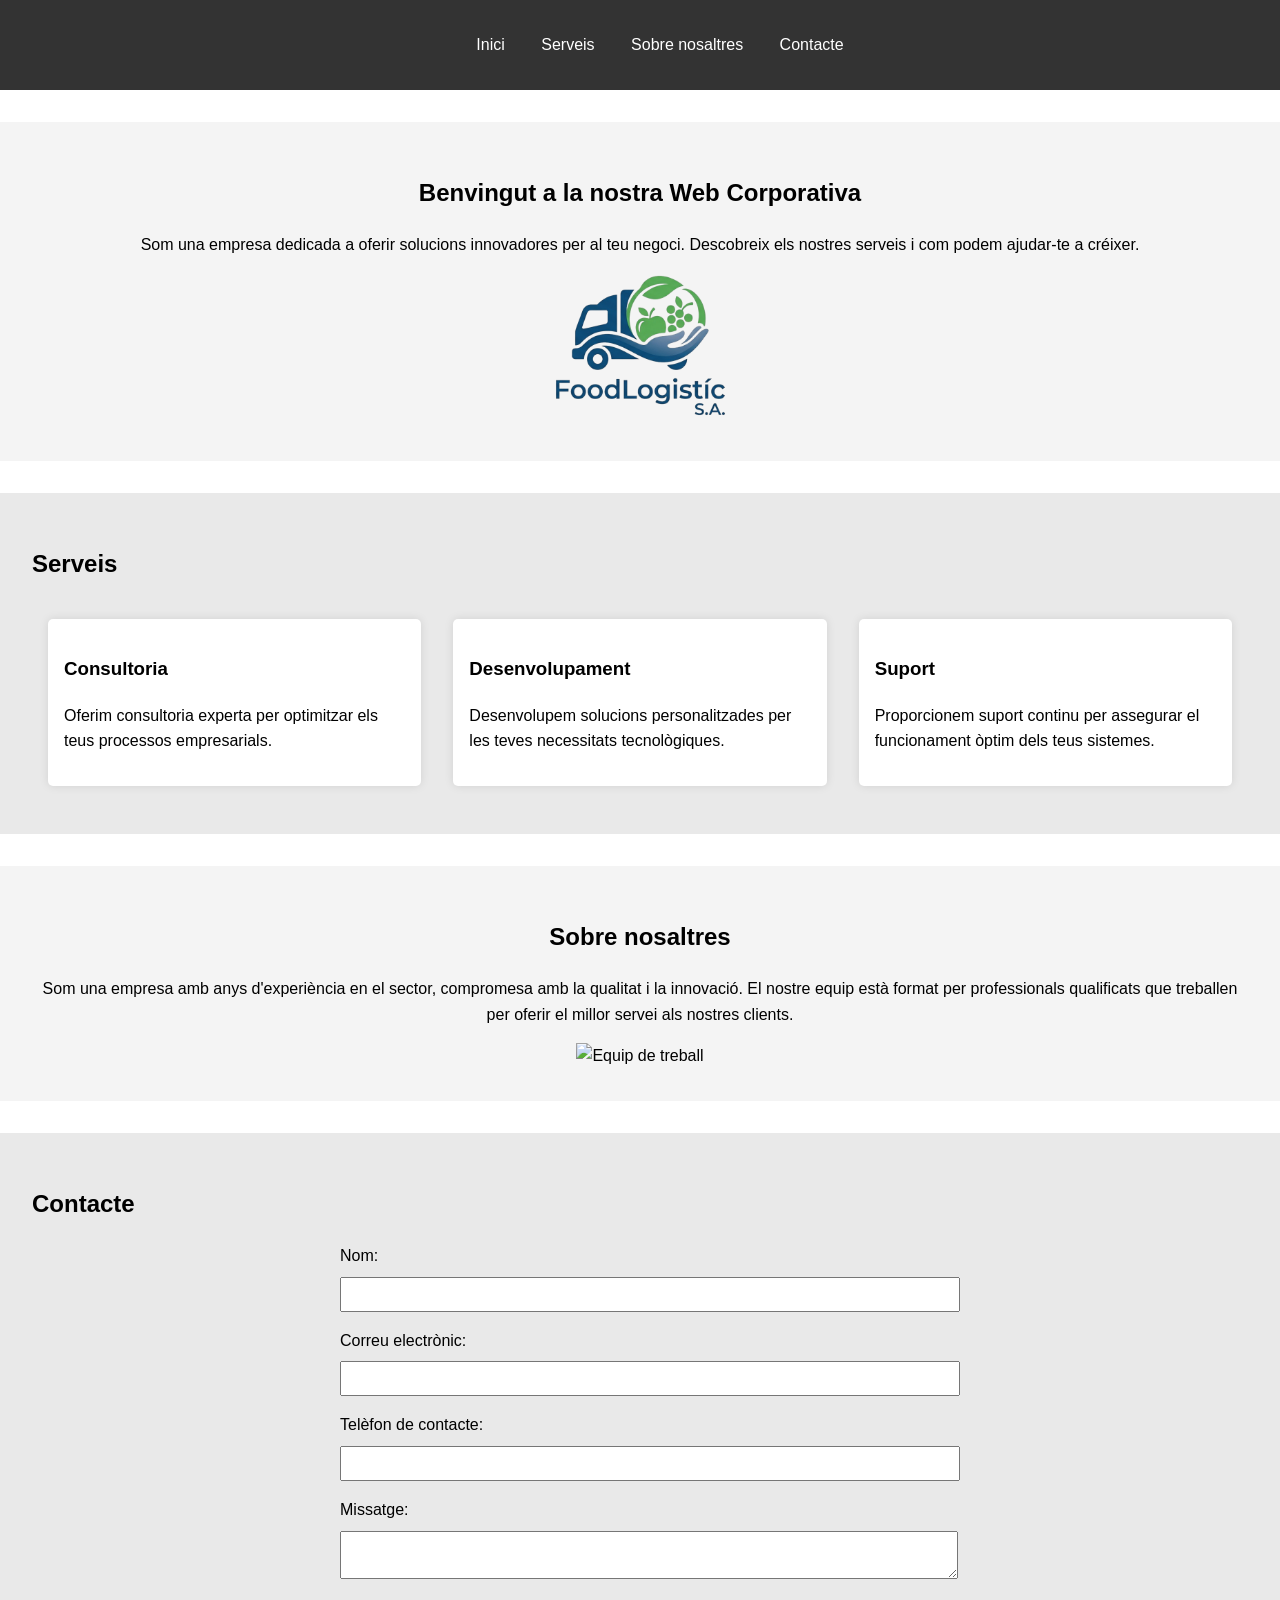
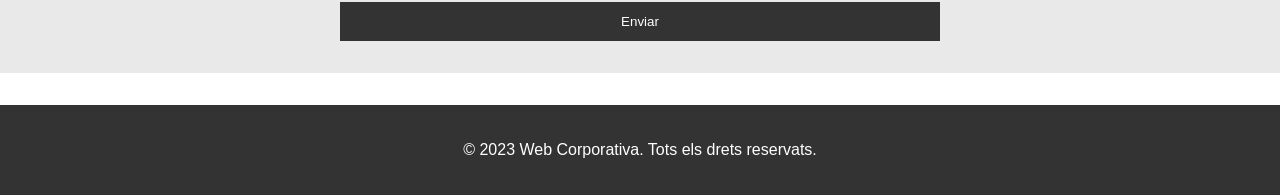
==== docs/index.html @ 6ae85618 "Afegit logo FoodLogistic a docs/index.html" ====
<!DOCTYPE html>
<html lang="ca">
<head>
    <meta charset="UTF-8">
    <meta name="viewport" content="width=device-width, initial-scale=1.0">
    <title>Web Corporativa</title>
    <link rel="stylesheet" href="styles.css">
</head>
<body>
    <header>
        <nav>
            <ul>
                <li><a href="#inici">Inici</a></li>
                <li><a href="#serveis">Serveis</a></li>
                <li><a href="#sobre">Sobre nosaltres</a></li>
                <li><a href="#contacte">Contacte</a></li>
            </ul>
        </nav>
    </header>

    <section id="inici">
        <h1>Benvingut a la nostra Web Corporativa</h1>
        <p>Som una empresa dedicada a oferir solucions innovadores per al teu negoci. Descobreix els nostres serveis i com podem ajudar-te a créixer.</p>
        <img src="FoodLogisticLogo.png" alt="Logo Food Logistic" style="max-width: 200px;">
    </section>

    <section id="serveis">
        <h2>Serveis</h2>
        <div class="serveis-container">
            <div class="servei">
                <h3>Consultoria</h3>
                <p>Oferim consultoria experta per optimitzar els teus processos empresarials.</p>
            </div>
            <div class="servei">
                <h3>Desenvolupament</h3>
                <p>Desenvolupem solucions personalitzades per les teves necessitats tecnològiques.</p>
            </div>
            <div class="servei">
                <h3>Suport</h3>
                <p>Proporcionem suport continu per assegurar el funcionament òptim dels teus sistemes.</p>
            </div>
        </div>
    </section>

    <section id="sobre">
        <h2>Sobre nosaltres</h2>
        <p>Som una empresa amb anys d'experiència en el sector, compromesa amb la qualitat i la innovació. El nostre equip està format per professionals qualificats que treballen per oferir el millor servei als nostres clients.</p>
        <img src="https://images.unsplash.com/photo-1522202176988-66273c2fd55f?ixlib=rb-4.0.3&auto=format&fit=crop&w=1000&q=80" alt="Equip de treball" style="max-width: 100%;">
    </section>

    <section id="contacte">
        <h2>Contacte</h2>
        <form action="#" method="post">
            <label for="nom">Nom:</label>
            <input type="text" id="nom" name="nom" required>

            <label for="correu">Correu electrònic:</label>
            <input type="email" id="correu" name="correu" required>

            <label for="telefon">Telèfon de contacte:</label>
            <input type="tel" id="telefon" name="telefon" required>

            <label for="missatge">Missatge:</label>
            <textarea id="missatge" name="missatge" required></textarea>

            <button type="submit">Enviar</button>
        </form>
    </section>

    <footer>
        <p>&copy; 2023 Web Corporativa. Tots els drets reservats.</p>
    </footer>
</body>
</html>
---- docs/styles.css ----
body {
    font-family: Arial, sans-serif;
    margin: 0;
    padding: 0;
    line-height: 1.6;
}

header {
    background-color: #333;
    color: #fff;
    padding: 1rem 0;
}

nav ul {
    list-style: none;
    text-align: center;
}

nav ul li {
    display: inline;
    margin: 0 1rem;
}

nav ul li a {
    color: #fff;
    text-decoration: none;
}

section {
    padding: 2rem;
    margin: 2rem 0;
}

#inici {
    background-color: #f4f4f4;
    text-align: center;
}

#serveis {
    background-color: #e9e9e9;
}

.serveis-container {
    display: flex;
    justify-content: space-around;
    flex-wrap: wrap;
}

.servei {
    flex: 1;
    min-width: 200px;
    margin: 1rem;
    padding: 1rem;
    background-color: #fff;
    border-radius: 5px;
    box-shadow: 0 0 10px rgba(0,0,0,0.1);
}

#sobre {
    background-color: #f4f4f4;
    text-align: center;
}

#contacte {
    background-color: #e9e9e9;
}

form {
    max-width: 600px;
    margin: 0 auto;
}

label {
    display: block;
    margin-top: 1rem;
}

input, textarea {
    width: 100%;
    padding: 0.5rem;
    margin-top: 0.5rem;
}

button {
    display: block;
    width: 100%;
    padding: 0.75rem;
    margin-top: 1rem;
    background-color: #333;
    color: #fff;
    border: none;
    cursor: pointer;
}

button:hover {
    background-color: #555;
}

footer {
    text-align: center;
    padding: 1rem;
    background-color: #333;
    color: #fff;
}
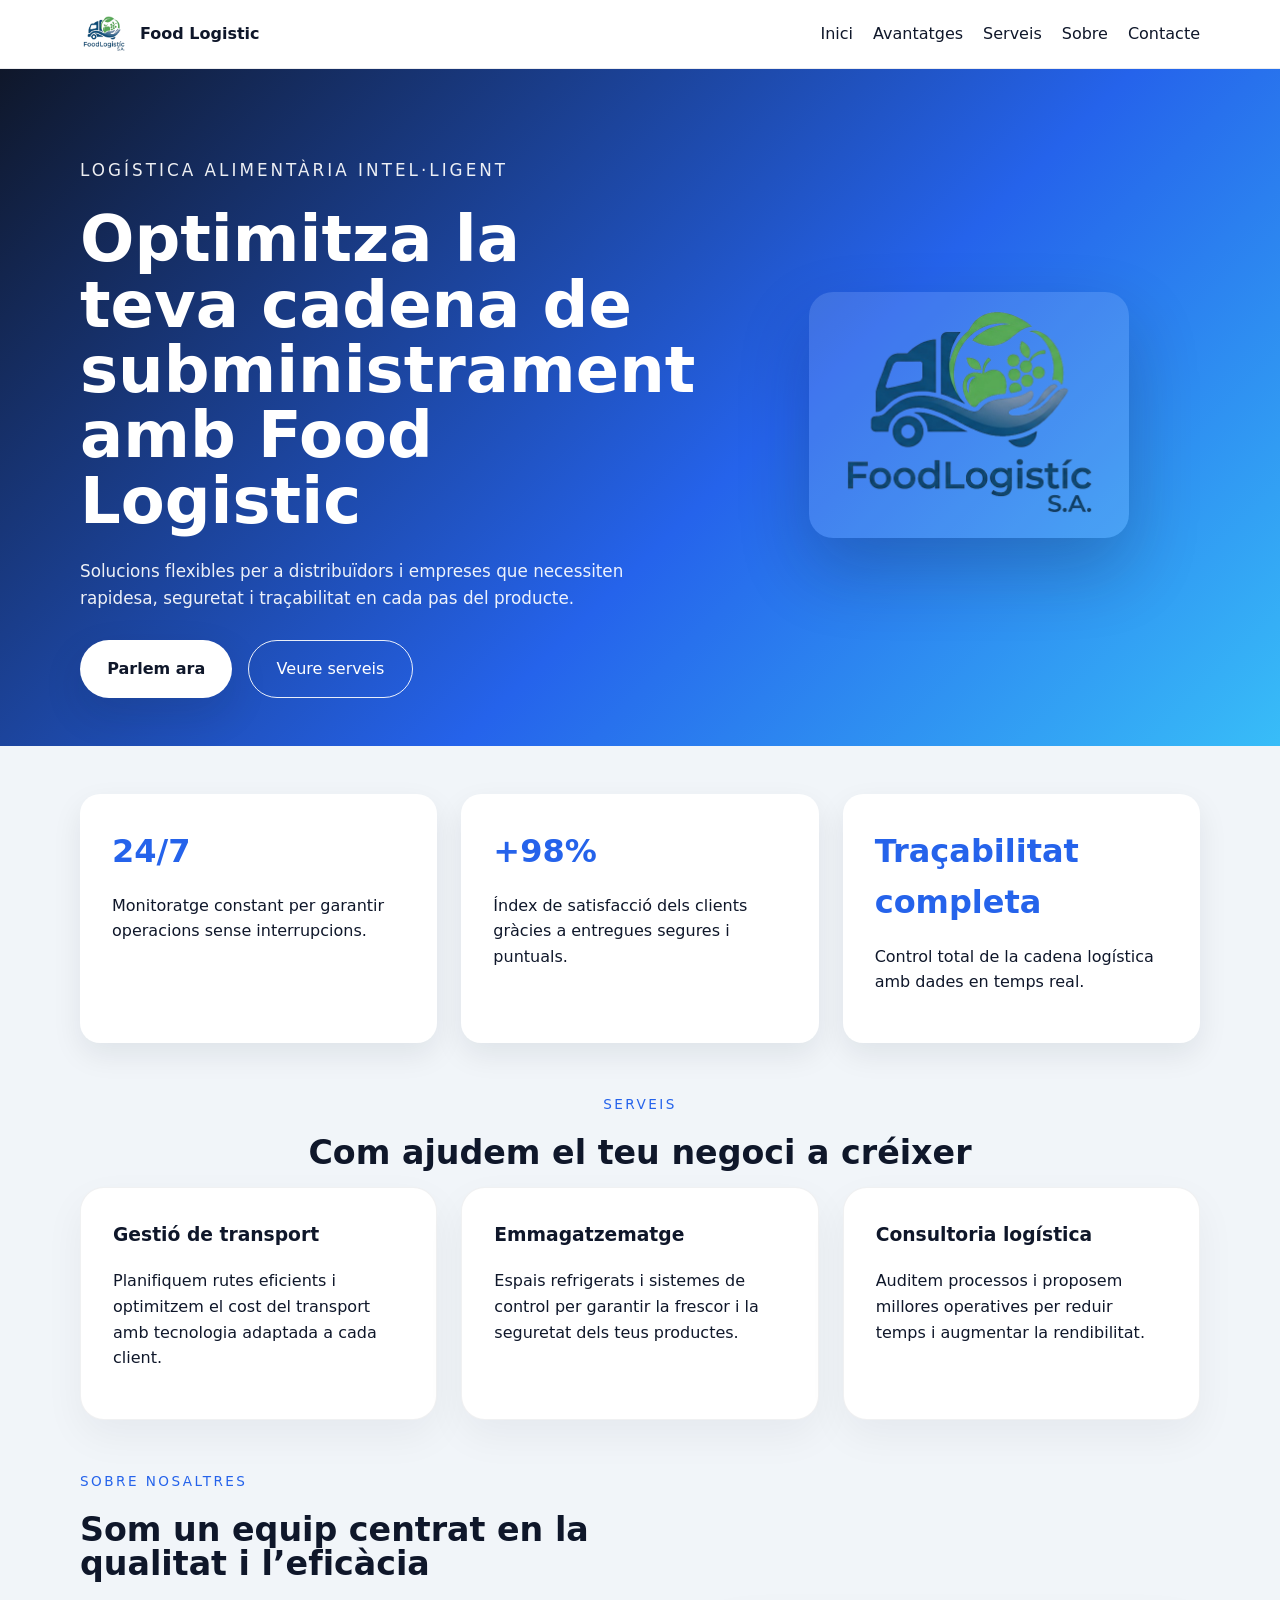
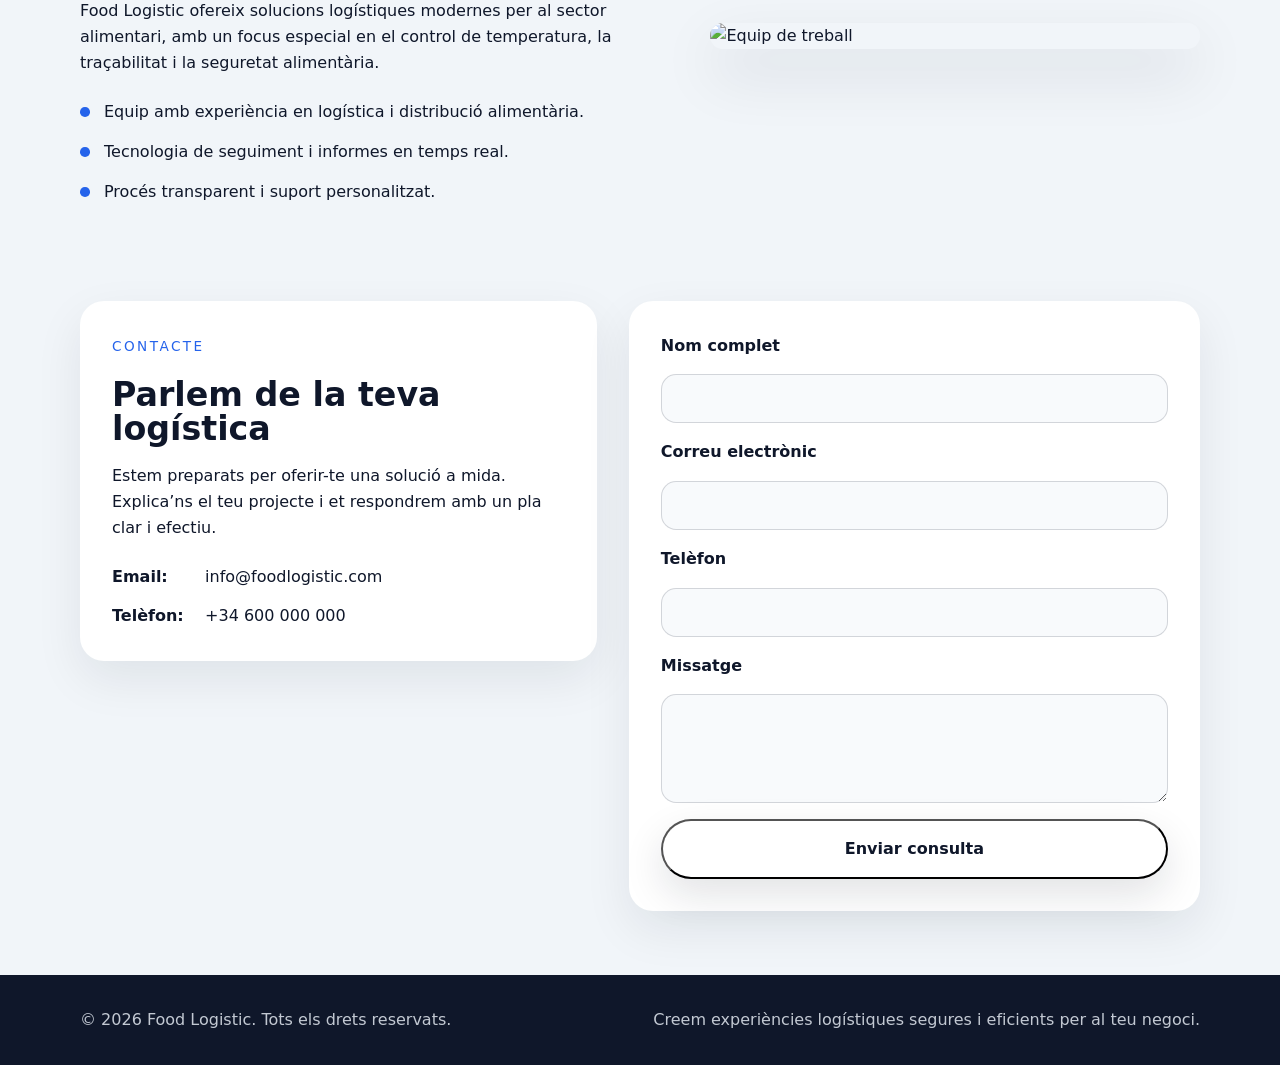
==== commit ba3d2f68: "Millora professional de la web corporativa" ====
--- a/docs/index.html
+++ b/docs/index.html
@@ -3,72 +3,137 @@
 <head>
     <meta charset="UTF-8">
     <meta name="viewport" content="width=device-width, initial-scale=1.0">
-    <title>Web Corporativa</title>
+    <title>Food Logistic - Web Corporativa</title>
     <link rel="stylesheet" href="styles.css">
 </head>
 <body>
     <header>
-        <nav>
-            <ul>
-                <li><a href="#inici">Inici</a></li>
-                <li><a href="#serveis">Serveis</a></li>
-                <li><a href="#sobre">Sobre nosaltres</a></li>
-                <li><a href="#contacte">Contacte</a></li>
-            </ul>
-        </nav>
+        <div class="container header-inner">
+            <a class="brand" href="#inici">
+                <img src="FoodLogisticLogo.png" alt="Food Logistic logo">
+                <span>Food Logistic</span>
+            </a>
+            <nav>
+                <ul>
+                    <li><a href="#inici">Inici</a></li>
+                    <li><a href="#avantatges">Avantatges</a></li>
+                    <li><a href="#serveis">Serveis</a></li>
+                    <li><a href="#sobre">Sobre</a></li>
+                    <li><a href="#contacte">Contacte</a></li>
+                </ul>
+            </nav>
+        </div>
     </header>
 
-    <section id="inici">
-        <h1>Benvingut a la nostra Web Corporativa</h1>
-        <p>Som una empresa dedicada a oferir solucions innovadores per al teu negoci. Descobreix els nostres serveis i com podem ajudar-te a créixer.</p>
-        <img src="FoodLogisticLogo.png" alt="Logo Food Logistic" style="max-width: 200px;">
-    </section>
+    <main>
+        <section id="inici" class="hero">
+            <div class="container hero-grid">
+                <div class="hero-copy">
+                    <p class="eyebrow">Logística alimentària intel·ligent</p>
+                    <h1>Optimitza la teva cadena de subministrament amb Food Logistic</h1>
+                    <p>Solucions flexibles per a distribuïdors i empreses que necessiten rapidesa, seguretat i traçabilitat en cada pas del producte.</p>
+                    <div class="hero-actions">
+                        <a href="#contacte" class="btn btn-primary">Parlem ara</a>
+                        <a href="#serveis" class="btn btn-secondary">Veure serveis</a>
+                    </div>
+                </div>
+                <div class="hero-image">
+                    <img src="FoodLogisticLogo.png" alt="Food Logistic logo principal">
+                </div>
+            </div>
+        </section>
 
-    <section id="serveis">
-        <h2>Serveis</h2>
-        <div class="serveis-container">
-            <div class="servei">
-                <h3>Consultoria</h3>
-                <p>Oferim consultoria experta per optimitzar els teus processos empresarials.</p>
+        <section id="avantatges" class="stats-section">
+            <div class="container stats-grid">
+                <article class="stat-card">
+                    <h3>24/7</h3>
+                    <p>Monitoratge constant per garantir operacions sense interrupcions.</p>
+                </article>
+                <article class="stat-card">
+                    <h3>+98%</h3>
+                    <p>Índex de satisfacció dels clients gràcies a entregues segures i puntuals.</p>
+                </article>
+                <article class="stat-card">
+                    <h3>Traçabilitat completa</h3>
+                    <p>Control total de la cadena logística amb dades en temps real.</p>
+                </article>
             </div>
-            <div class="servei">
-                <h3>Desenvolupament</h3>
-                <p>Desenvolupem solucions personalitzades per les teves necessitats tecnològiques.</p>
+        </section>
+
+        <section id="serveis">
+            <div class="container section-heading">
+                <span class="section-label">Serveis</span>
+                <h2>Com ajudem el teu negoci a créixer</h2>
             </div>
-            <div class="servei">
-                <h3>Suport</h3>
-                <p>Proporcionem suport continu per assegurar el funcionament òptim dels teus sistemes.</p>
+            <div class="container serveis-grid">
+                <article class="servei">
+                    <h3>Gestió de transport</h3>
+                    <p>Planifiquem rutes eficients i optimitzem el cost del transport amb tecnologia adaptada a cada client.</p>
+                </article>
+                <article class="servei">
+                    <h3>Emmagatzematge</h3>
+                    <p>Espais refrigerats i sistemes de control per garantir la frescor i la seguretat dels teus productes.</p>
+                </article>
+                <article class="servei">
+                    <h3>Consultoria logística</h3>
+                    <p>Auditem processos i proposem millores operatives per reduir temps i augmentar la rendibilitat.</p>
+                </article>
             </div>
-        </div>
-    </section>
+        </section>
 
-    <section id="sobre">
-        <h2>Sobre nosaltres</h2>
-        <p>Som una empresa amb anys d'experiència en el sector, compromesa amb la qualitat i la innovació. El nostre equip està format per professionals qualificats que treballen per oferir el millor servei als nostres clients.</p>
-        <img src="https://images.unsplash.com/photo-1522202176988-66273c2fd55f?ixlib=rb-4.0.3&auto=format&fit=crop&w=1000&q=80" alt="Equip de treball" style="max-width: 100%;">
-    </section>
+        <section id="sobre" class="about-section">
+            <div class="container about-grid">
+                <div>
+                    <span class="section-label">Sobre nosaltres</span>
+                    <h2>Som un equip centrat en la qualitat i l’eficàcia</h2>
+                    <p>Food Logistic ofereix solucions logístiques modernes per al sector alimentari, amb un focus especial en el control de temperatura, la traçabilitat i la seguretat alimentària.</p>
+                    <ul>
+                        <li>Equip amb experiència en logística i distribució alimentària.</li>
+                        <li>Tecnologia de seguiment i informes en temps real.</li>
+                        <li>Procés transparent i suport personalitzat.</li>
+                    </ul>
+                </div>
+                <div class="about-image">
+                    <img src="https://images.unsplash.com/photo-1522202176988-66273c2fd55f?ixlib=rb-4.0.3&auto=format&fit=crop&w=1000&q=80" alt="Equip de treball">
+                </div>
+            </div>
+        </section>
 
-    <section id="contacte">
-        <h2>Contacte</h2>
-        <form action="#" method="post">
-            <label for="nom">Nom:</label>
-            <input type="text" id="nom" name="nom" required>
+        <section id="contacte" class="contact-section">
+            <div class="container contact-grid">
+                <div class="contact-info">
+                    <span class="section-label">Contacte</span>
+                    <h2>Parlem de la teva logística</h2>
+                    <p>Estem preparats per oferir-te una solució a mida. Explica’ns el teu projecte i et respondrem amb un pla clar i efectiu.</p>
+                    <ul>
+                        <li><strong>Email:</strong> info@foodlogistic.com</li>
+                        <li><strong>Telèfon:</strong> +34 600 000 000</li>
+                    </ul>
+                </div>
+                <form action="#" method="post" class="contact-form">
+                    <label for="nom">Nom complet</label>
+                    <input type="text" id="nom" name="nom" required>
 
-            <label for="correu">Correu electrònic:</label>
-            <input type="email" id="correu" name="correu" required>
+                    <label for="correu">Correu electrònic</label>
+                    <input type="email" id="correu" name="correu" required>
 
-            <label for="telefon">Telèfon de contacte:</label>
-            <input type="tel" id="telefon" name="telefon" required>
+                    <label for="telefon">Telèfon</label>
+                    <input type="tel" id="telefon" name="telefon" required>
 
-            <label for="missatge">Missatge:</label>
-            <textarea id="missatge" name="missatge" required></textarea>
+                    <label for="missatge">Missatge</label>
+                    <textarea id="missatge" name="missatge" rows="5" required></textarea>
 
-            <button type="submit">Enviar</button>
-        </form>
-    </section>
+                    <button type="submit" class="btn btn-primary">Enviar consulta</button>
+                </form>
+            </div>
+        </section>
+    </main>
 
     <footer>
-        <p>&copy; 2023 Web Corporativa. Tots els drets reservats.</p>
+        <div class="container footer-inner">
+            <p>&copy; 2026 Food Logistic. Tots els drets reservats.</p>
+            <p>Creem experiències logístiques segures i eficients per al teu negoci.</p>
+        </div>
     </footer>
 </body>
 </html>
--- a/docs/styles.css
+++ b/docs/styles.css
@@ -1,104 +1,415 @@
-body {
-    font-family: Arial, sans-serif;
+:root {
+    color-scheme: dark light;
+    color: #0f172a;
+    background: #f8fafc;
+    font-family: Inter, system-ui, -apple-system, BlinkMacSystemFont, "Segoe UI", sans-serif;
+    font-synthesis: none;
+    text-rendering: optimizeLegibility;
+    line-height: 1.6;
+    scroll-behavior: smooth;
+}
+
+* {
+    box-sizing: border-box;
+}
+
+html, body {
     margin: 0;
     padding: 0;
-    line-height: 1.6;
+    min-height: 100%;
+}
+
+img {
+    max-width: 100%;
+    display: block;
+}
+
+button,
+a {
+    font: inherit;
+}
+
+body {
+    background: #f1f5f9;
+    color: #0f172a;
+}
+
+.container {
+    width: min(1120px, calc(100% - 2rem));
+    margin: 0 auto;
 }
 
 header {
-    background-color: #333;
-    color: #fff;
+    position: sticky;
+    top: 0;
+    z-index: 10;
+    background: rgba(255,255,255,0.96);
+    border-bottom: 1px solid rgba(15,23,42,0.08);
+    backdrop-filter: blur(12px);
+}
+
+.header-inner {
+    display: flex;
+    align-items: center;
+    justify-content: space-between;
+    gap: 1rem;
     padding: 1rem 0;
+}
+
+.brand {
+    display: flex;
+    align-items: center;
+    gap: 0.75rem;
+    text-decoration: none;
+    color: #0f172a;
+    font-weight: 700;
+}
+
+.brand img {
+    width: 48px;
+    height: auto;
 }
 
 nav ul {
     list-style: none;
+    display: flex;
+    flex-wrap: wrap;
+    gap: 1.25rem;
+    align-items: center;
+    margin: 0;
+    padding: 0;
+}
+
+nav ul li a {
+    color: #0f172a;
+    text-decoration: none;
+    font-weight: 500;
+    transition: color 0.2s ease;
+}
+
+nav ul li a:hover {
+    color: #2563eb;
+}
+
+.hero {
+    padding: 4rem 0 3rem;
+    background: linear-gradient(135deg, #0f172a 0%, #2563eb 58%, #38bdf8 100%);
+    color: #fff;
+}
+
+.hero-grid {
+    display: grid;
+    grid-template-columns: 1.15fr 0.85fr;
+    align-items: center;
+    gap: 2rem;
+}
+
+.hero-copy {
+    max-width: 620px;
+}
+
+.eyebrow {
+    display: inline-block;
+    margin-bottom: 1rem;
+    font-size: 0.95rem;
+    text-transform: uppercase;
+    letter-spacing: 0.18em;
+    color: rgba(255,255,255,0.9);
+}
+
+.hero h1 {
+    margin: 0;
+    font-size: clamp(2.8rem, 5vw, 4.5rem);
+    line-height: 1.02;
+}
+
+.hero-copy p {
+    max-width: 38rem;
+    margin: 1.5rem 0;
+    font-size: 1.05rem;
+    color: rgba(255,255,255,0.92);
+}
+
+.hero-actions {
+    display: flex;
+    flex-wrap: wrap;
+    gap: 1rem;
+    margin-top: 1.75rem;
+}
+
+.btn {
+    display: inline-flex;
+    align-items: center;
+    justify-content: center;
+    padding: 0.95rem 1.7rem;
+    border-radius: 999px;
+    text-decoration: none;
+    transition: transform 0.2s ease, box-shadow 0.2s ease;
+}
+
+.btn:hover {
+    transform: translateY(-1px);
+}
+
+.btn-primary {
+    background: #ffffff;
+    color: #0f172a;
+    font-weight: 700;
+    box-shadow: 0 16px 40px rgba(15,23,42,0.12);
+}
+
+.btn-secondary {
+    border: 1px solid rgba(255,255,255,0.9);
+    color: #ffffff;
+}
+
+.hero-image {
+    display: flex;
+    justify-content: center;
+    align-items: center;
+}
+
+.hero-image img {
+    width: min(320px, 100%);
+    border-radius: 1.5rem;
+    box-shadow: 0 32px 70px rgba(15,23,42,0.24);
+    background: rgba(255,255,255,0.12);
+    padding: 1rem;
+}
+
+.stats-section {
+    padding: 3rem 0;
+}
+
+.stats-grid {
+    display: grid;
+    grid-template-columns: repeat(3, minmax(0, 1fr));
+    gap: 1.5rem;
+}
+
+.stat-card {
+    background: #ffffff;
+    padding: 2rem;
+    border-radius: 1.25rem;
+    box-shadow: 0 12px 30px rgba(15,23,42,0.08);
+}
+
+.stat-card h3 {
+    margin: 0 0 1rem;
+    font-size: 2rem;
+    color: #2563eb;
+}
+
+.section-heading {
     text-align: center;
-}
-
-nav ul li {
-    display: inline;
-    margin: 0 1rem;
-}
-
-nav ul li a {
-    color: #fff;
-    text-decoration: none;
-}
-
-section {
+    padding: 0 0 1rem;
+}
+
+.section-label {
+    display: inline-flex;
+    font-size: 0.85rem;
+    text-transform: uppercase;
+    letter-spacing: 0.18em;
+    color: #2563eb;
+    margin-bottom: 0.75rem;
+}
+
+.section-heading h2,
+.about-section h2,
+.contact-section h2 {
+    margin: 0.5rem 0 0;
+    font-size: clamp(2rem, 2.6vw, 2.8rem);
+    line-height: 1.05;
+}
+
+.servis-grid,
+.serveis-grid {
+    display: grid;
+    grid-template-columns: repeat(3, minmax(0, 1fr));
+    gap: 1.5rem;
+}
+
+.servei {
+    background: #ffffff;
     padding: 2rem;
-    margin: 2rem 0;
-}
-
-#inici {
-    background-color: #f4f4f4;
-    text-align: center;
-}
-
-#serveis {
-    background-color: #e9e9e9;
-}
-
-.serveis-container {
-    display: flex;
-    justify-content: space-around;
+    border-radius: 1.5rem;
+    border: 1px solid rgba(15,23,42,0.06);
+    box-shadow: 0 16px 40px rgba(15,23,42,0.05);
+}
+
+.servei h3 {
+    margin-top: 0;
+    color: #0f172a;
+}
+
+.about-section {
+    padding: 3rem 0;
+}
+
+.about-grid {
+    display: grid;
+    grid-template-columns: 1.1fr 0.9fr;
+    gap: 2rem;
+    align-items: center;
+}
+
+.about-grid p {
+    max-width: 38rem;
+}
+
+.about-grid ul {
+    margin: 1.5rem 0 0;
+    padding: 0;
+    list-style: none;
+    display: grid;
+    gap: 0.9rem;
+}
+
+.about-grid li {
+    position: relative;
+    padding-left: 1.5rem;
+}
+
+.about-grid li::before {
+    content: "";
+    position: absolute;
+    left: 0;
+    top: 0.5rem;
+    width: 0.6rem;
+    height: 0.6rem;
+    background: #2563eb;
+    border-radius: 50%;
+}
+
+.about-image {
+    border-radius: 1.5rem;
+    overflow: hidden;
+    box-shadow: 0 24px 60px rgba(15,23,42,0.12);
+}
+
+.contact-section {
+    padding: 3rem 0 4rem;
+}
+
+.contact-grid {
+    display: grid;
+    grid-template-columns: 0.95fr 1.05fr;
+    gap: 2rem;
+    align-items: start;
+}
+
+.contact-info {
+    background: #ffffff;
+    padding: 2rem;
+    border-radius: 1.5rem;
+    box-shadow: 0 18px 48px rgba(15,23,42,0.08);
+}
+
+.contact-info ul {
+    list-style: none;
+    margin: 1.5rem 0 0;
+    padding: 0;
+    display: grid;
+    gap: 0.85rem;
+}
+
+.contact-info li strong {
+    display: inline-block;
+    width: 5.5rem;
+}
+
+.contact-form {
+    display: grid;
+    gap: 1rem;
+    background: #ffffff;
+    padding: 2rem;
+    border-radius: 1.5rem;
+    box-shadow: 0 18px 48px rgba(15,23,42,0.08);
+}
+
+label {
+    font-weight: 600;
+    color: #0f172a;
+}
+
+input,
+textarea {
+    width: 100%;
+    border: 1px solid rgba(15,23,42,0.16);
+    border-radius: 0.95rem;
+    padding: 1rem;
+    background: #f8fafc;
+    color: #0f172a;
+}
+
+input:focus,
+textarea:focus {
+    outline: none;
+    border-color: #2563eb;
+    box-shadow: 0 0 0 4px rgba(37,99,235,0.12);
+}
+
+footer {
+    background: #0f172a;
+    color: #e2e8f0;
+    padding: 2rem 0;
+}
+
+.footer-inner {
+    display: flex;
+    justify-content: space-between;
+    align-items: center;
+    gap: 1rem;
     flex-wrap: wrap;
 }
 
-.servei {
-    flex: 1;
-    min-width: 200px;
-    margin: 1rem;
-    padding: 1rem;
-    background-color: #fff;
-    border-radius: 5px;
-    box-shadow: 0 0 10px rgba(0,0,0,0.1);
-}
-
-#sobre {
-    background-color: #f4f4f4;
-    text-align: center;
-}
-
-#contacte {
-    background-color: #e9e9e9;
-}
-
-form {
-    max-width: 600px;
-    margin: 0 auto;
-}
-
-label {
-    display: block;
-    margin-top: 1rem;
-}
-
-input, textarea {
-    width: 100%;
-    padding: 0.5rem;
-    margin-top: 0.5rem;
-}
-
-button {
-    display: block;
-    width: 100%;
-    padding: 0.75rem;
-    margin-top: 1rem;
-    background-color: #333;
-    color: #fff;
-    border: none;
-    cursor: pointer;
-}
-
-button:hover {
-    background-color: #555;
-}
-
-footer {
-    text-align: center;
-    padding: 1rem;
-    background-color: #333;
-    color: #fff;
-}+footer p {
+    margin: 0;
+    opacity: 0.85;
+}
+
+@media (max-width: 900px) {
+    .hero-grid,
+    .about-grid,
+    .contact-grid,
+    .stats-grid,
+    .serveis-grid {
+        grid-template-columns: 1fr;
+    }
+
+    .hero {
+        padding-top: 3rem;
+    }
+}
+
+@media (max-width: 680px) {
+    .header-inner {
+        flex-direction: column;
+        align-items: flex-start;
+    }
+
+    nav ul {
+        flex-direction: column;
+        align-items: flex-start;
+        gap: 0.75rem;
+    }
+
+    .hero h1 {
+        font-size: 2.5rem;
+    }
+
+    .hero-actions {
+        flex-direction: column;
+        align-items: stretch;
+    }
+}
+
+@media (max-width: 520px) {
+    .container {
+        width: calc(100% - 1.5rem);
+    }
+
+    .btn {
+        width: 100%;
+    }
+}
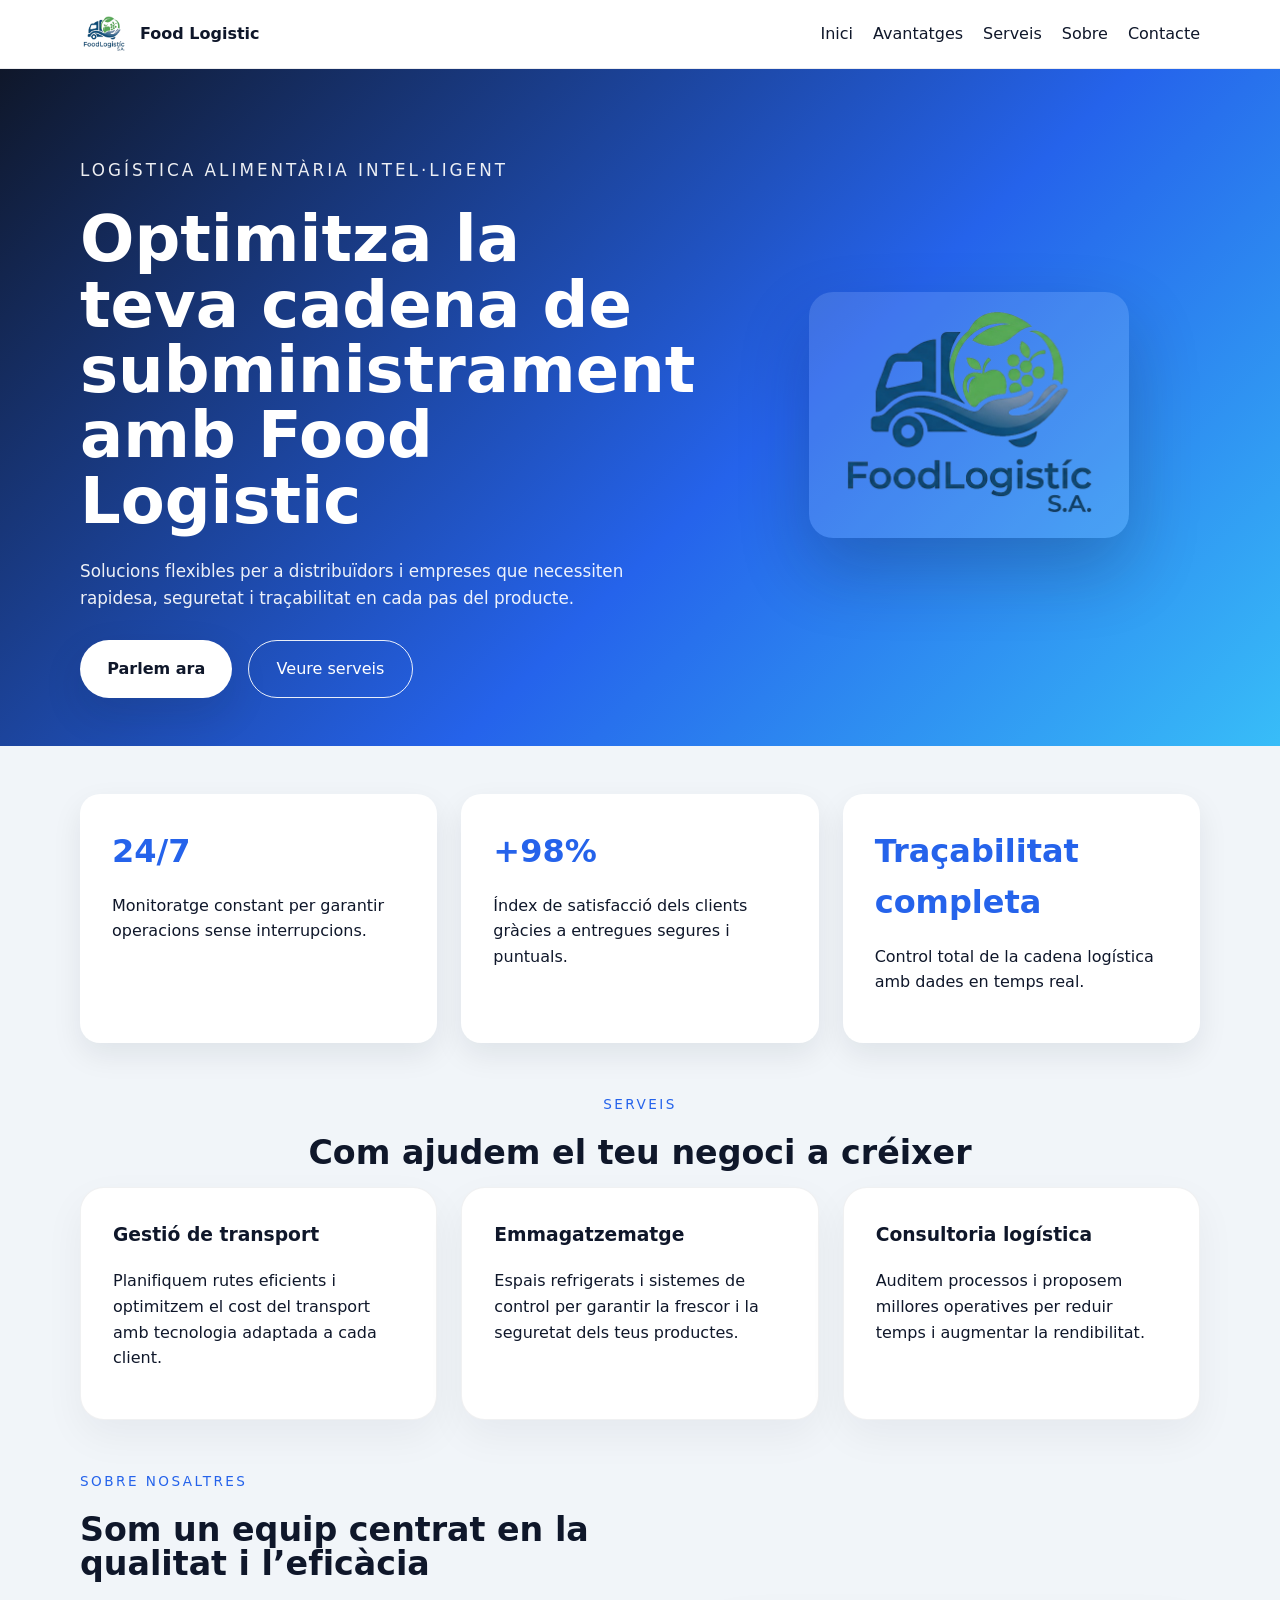
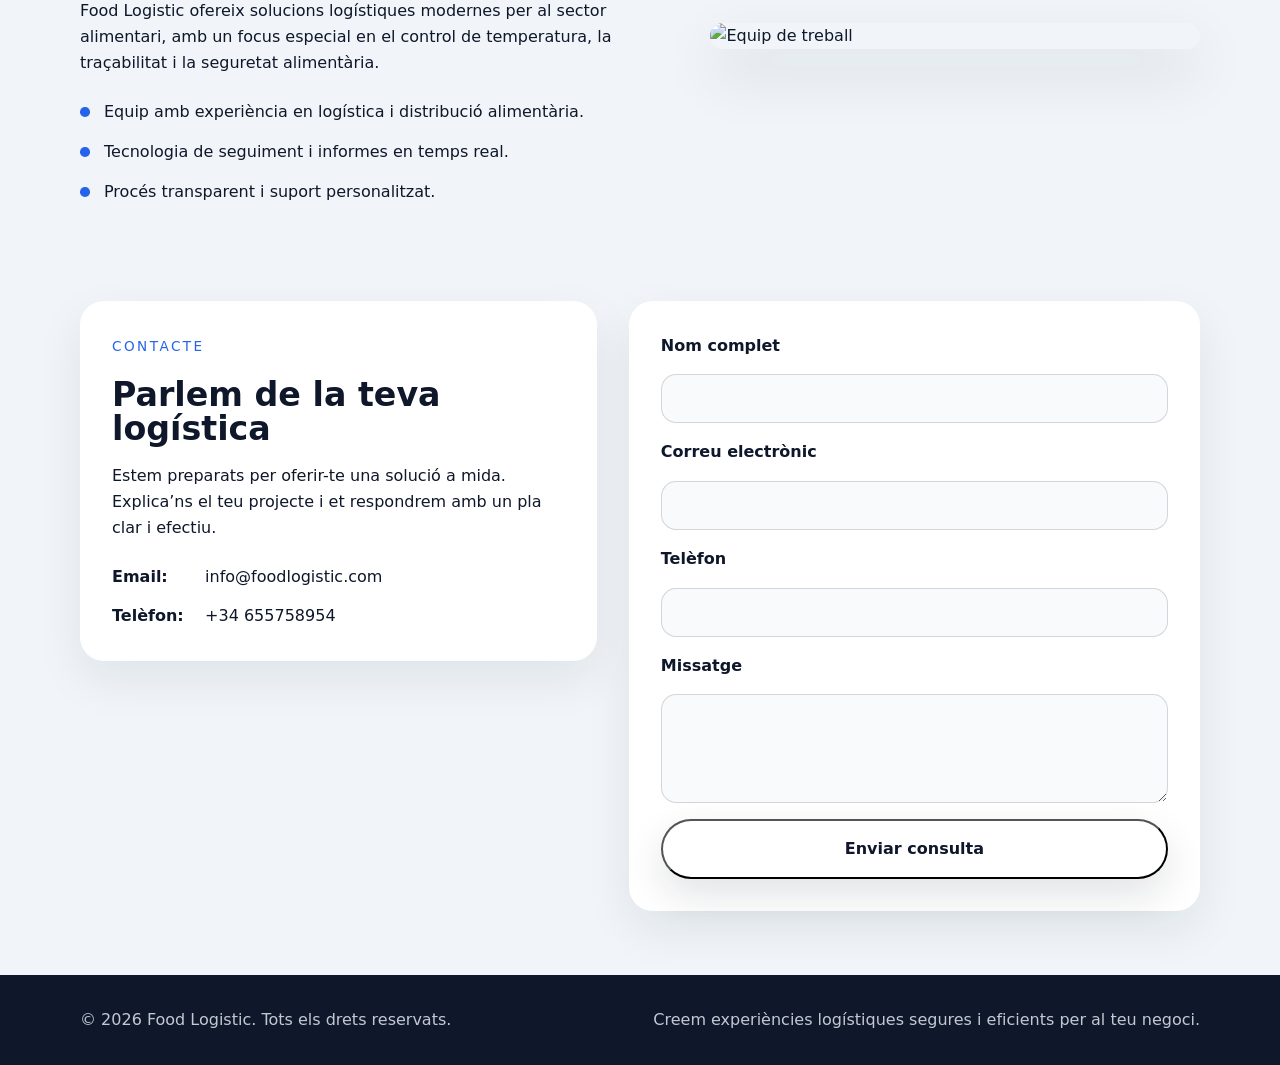
==== commit 1a348243: "modified:   docs/index.html" ====
--- a/docs/index.html
+++ b/docs/index.html
@@ -107,7 +107,7 @@
                     <p>Estem preparats per oferir-te una solució a mida. Explica’ns el teu projecte i et respondrem amb un pla clar i efectiu.</p>
                     <ul>
                         <li><strong>Email:</strong> info@foodlogistic.com</li>
-                        <li><strong>Telèfon:</strong> +34 600 000 000</li>
+                        <li><strong>Telèfon:</strong> +34 655758954</li>
                     </ul>
                 </div>
                 <form action="#" method="post" class="contact-form">
@@ -136,4 +136,19 @@
         </div>
     </footer>
 </body>
+<!-- Default Statcounter code for web-corporativa
+https://marcjurado983.github.io/web-corporativa/ -->
+<script type="text/javascript">
+var sc_project=13221907; 
+var sc_invisible=1; 
+var sc_security="ff59eba1"; 
+</script>
+<script type="text/javascript"
+src="https://www.statcounter.com/counter/counter.js" async></script>
+<noscript><div class="statcounter"><a title="Web Analytics"
+href="https://statcounter.com/" target="_blank"><img class="statcounter"
+src="https://c.statcounter.com/13221907/0/ff59eba1/1/" alt="Web Analytics"
+referrerPolicy="no-referrer-when-downgrade"></a></div></noscript>
+<!-- End of Statcounter Code -->
+ 
 </html>
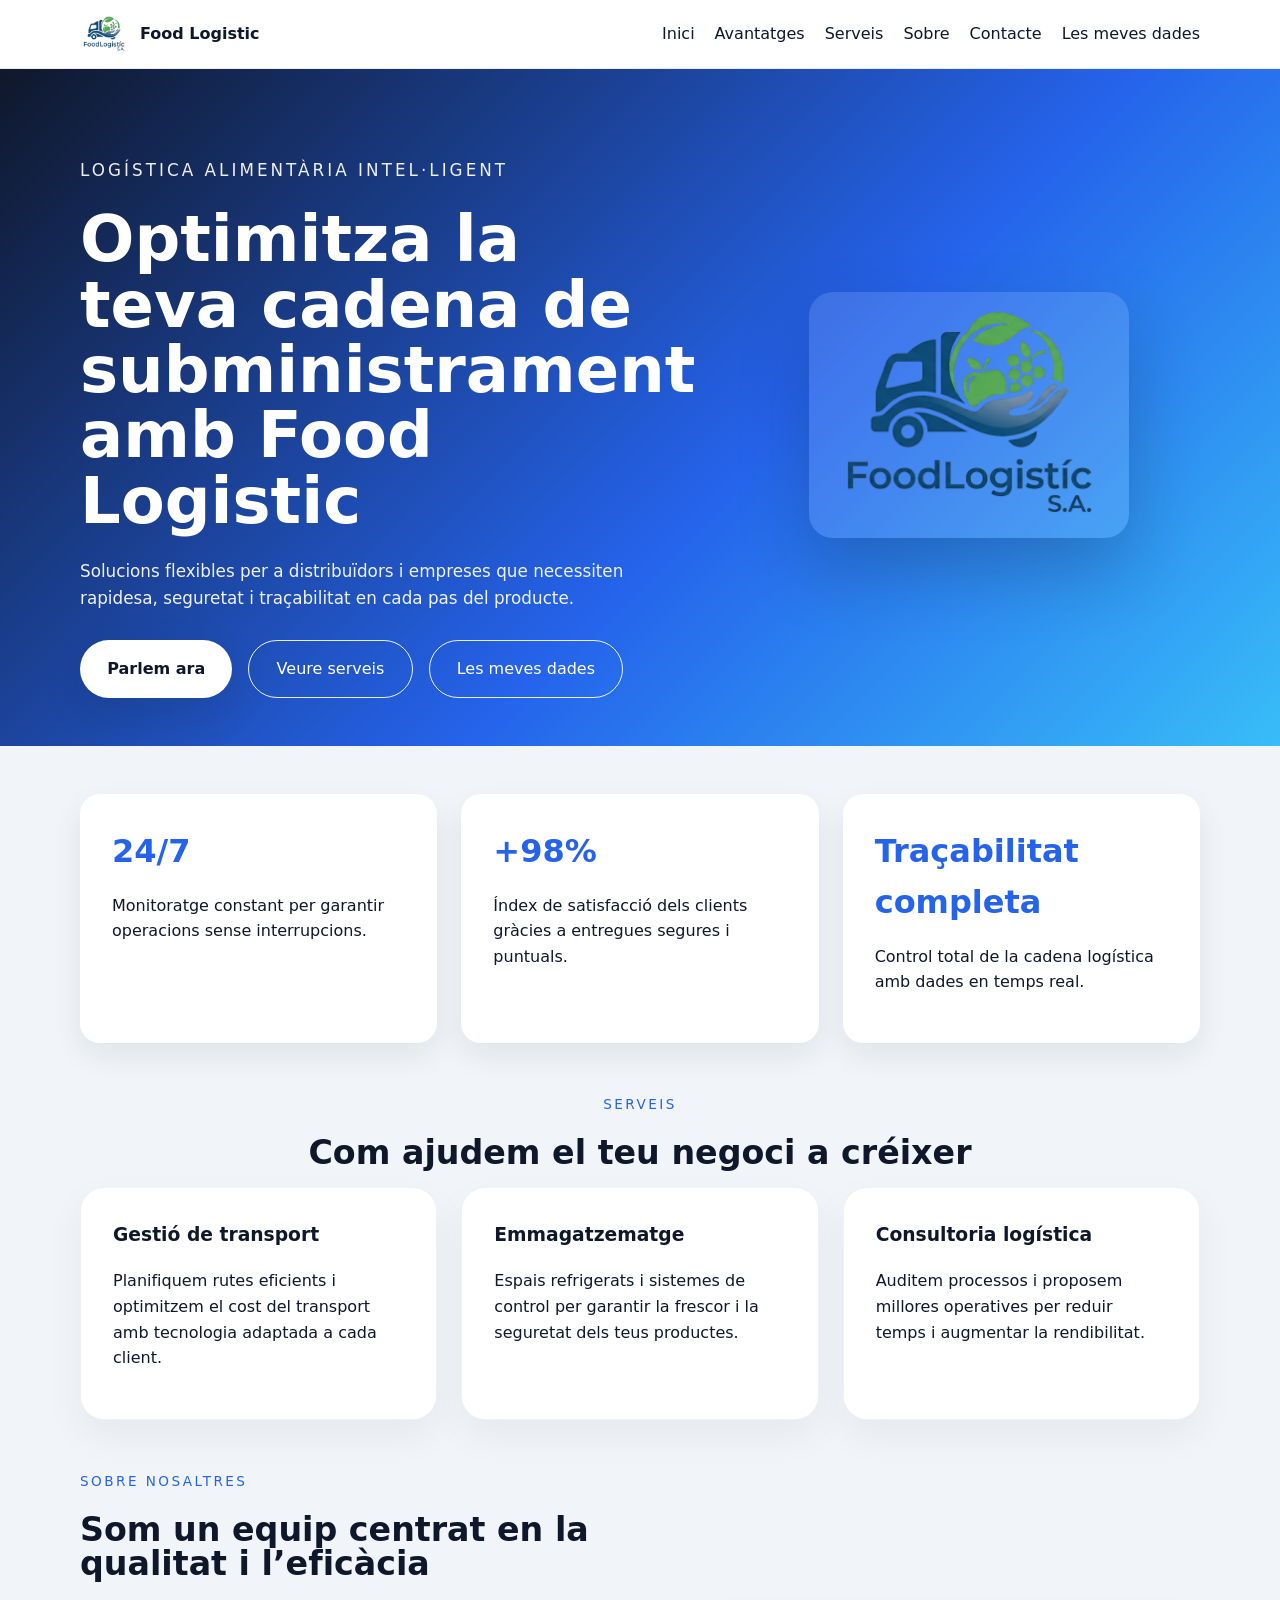
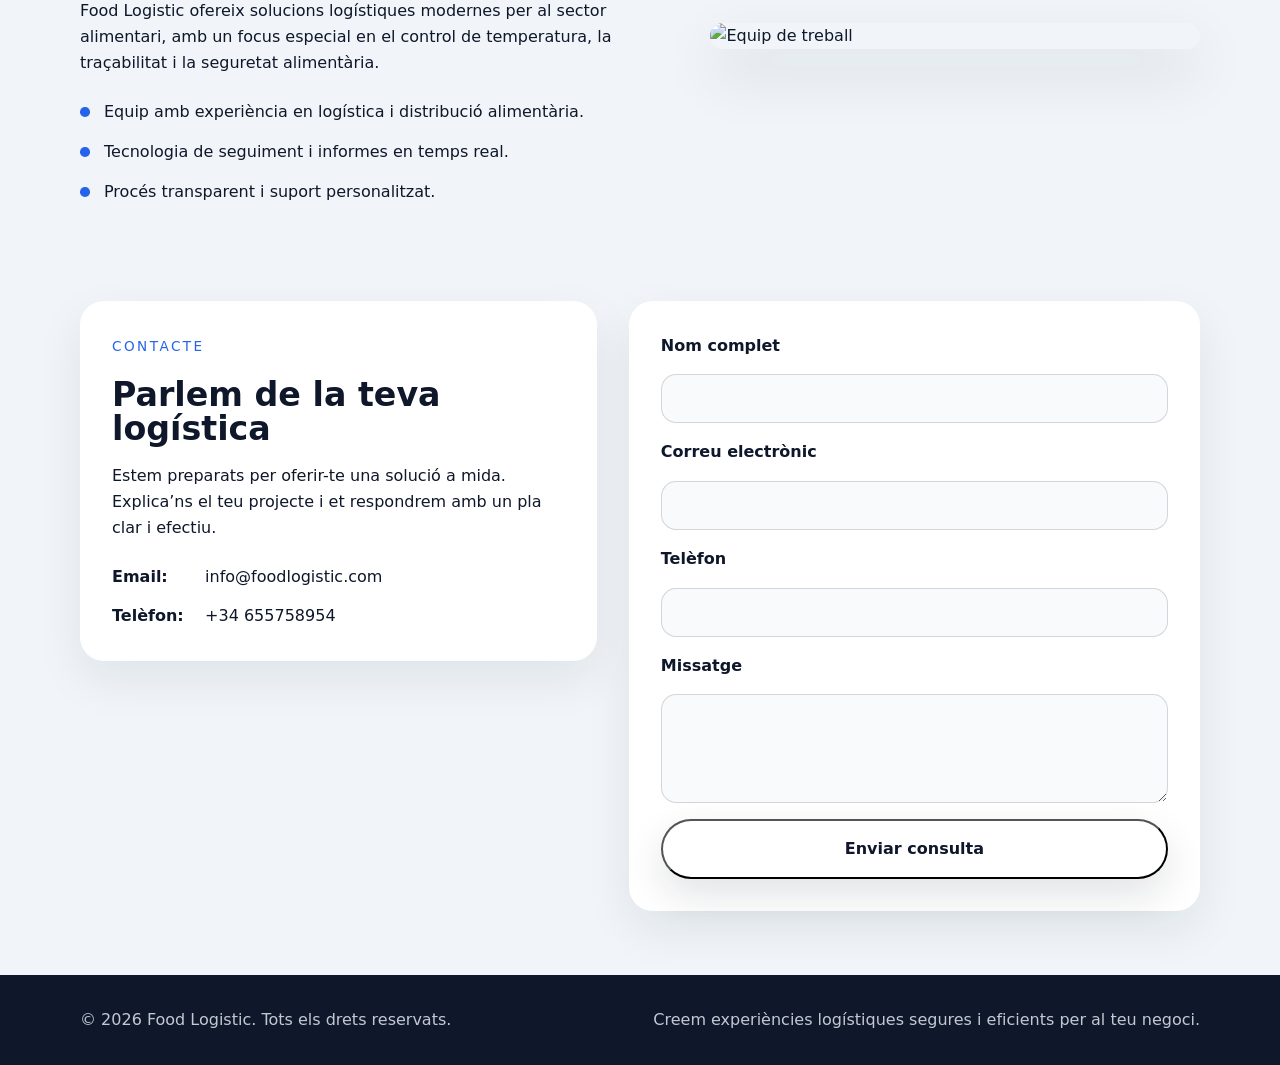
==== commit 9082ac41: "Afegida pàgina de dades i enllaç al menú" ====
--- a/docs/index.html
+++ b/docs/index.html
@@ -20,6 +20,7 @@
                     <li><a href="#serveis">Serveis</a></li>
                     <li><a href="#sobre">Sobre</a></li>
                     <li><a href="#contacte">Contacte</a></li>
+                    <li><a href="dades.html">Les meves dades</a></li>
                 </ul>
             </nav>
         </div>
@@ -35,6 +36,7 @@
                     <div class="hero-actions">
                         <a href="#contacte" class="btn btn-primary">Parlem ara</a>
                         <a href="#serveis" class="btn btn-secondary">Veure serveis</a>
+                        <a href="dades.html" class="btn btn-secondary">Les meves dades</a>
                     </div>
                 </div>
                 <div class="hero-image">
@@ -145,10 +147,10 @@
 </script>
 <script type="text/javascript"
 src="https://www.statcounter.com/counter/counter.js" async></script>
-<noscript><div class="statcounter"><a title="Web Analytics"
+<noscript><div class="statcounter"><a title="free web stats"
 href="https://statcounter.com/" target="_blank"><img class="statcounter"
-src="https://c.statcounter.com/13221907/0/ff59eba1/1/" alt="Web Analytics"
+src="https://c.statcounter.com/13221907/0/ff59eba1/1/" alt="free web stats"
 referrerPolicy="no-referrer-when-downgrade"></a></div></noscript>
 <!-- End of Statcounter Code -->
- 
-</html>+</html>
+
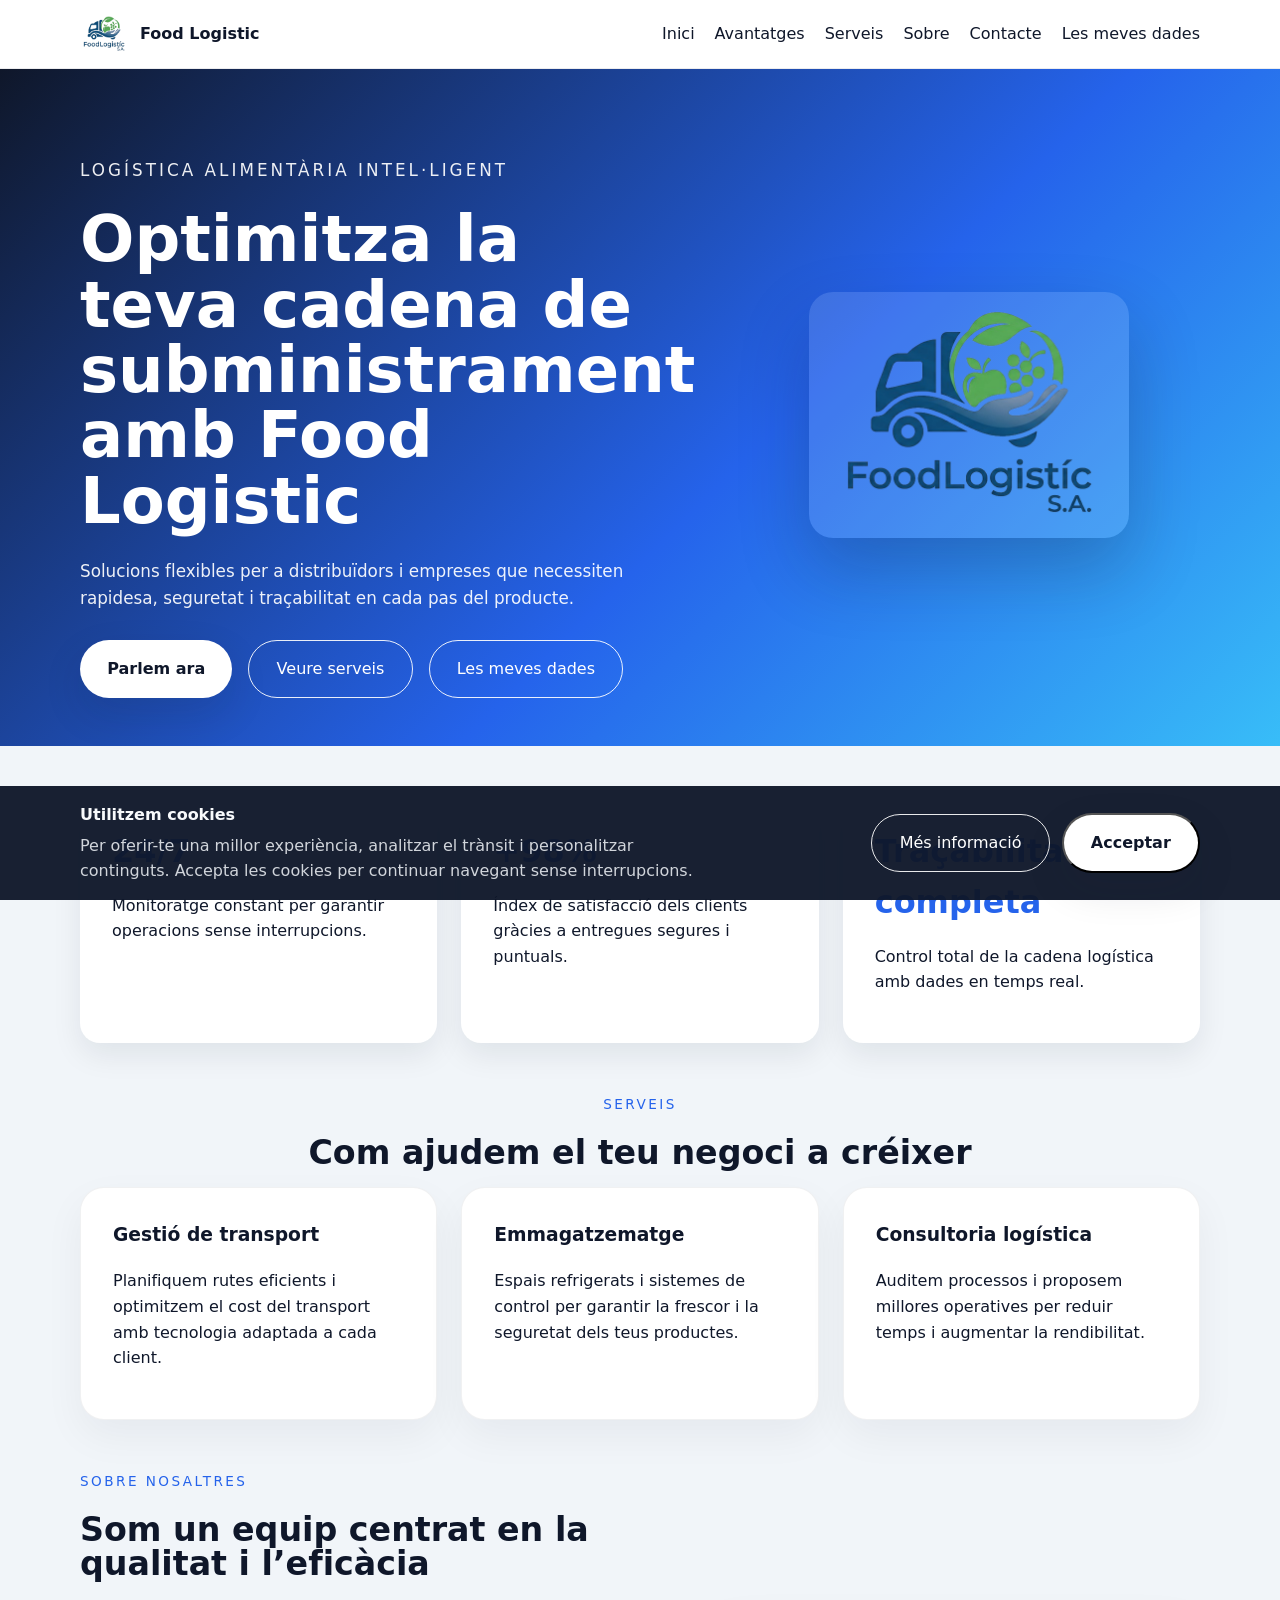
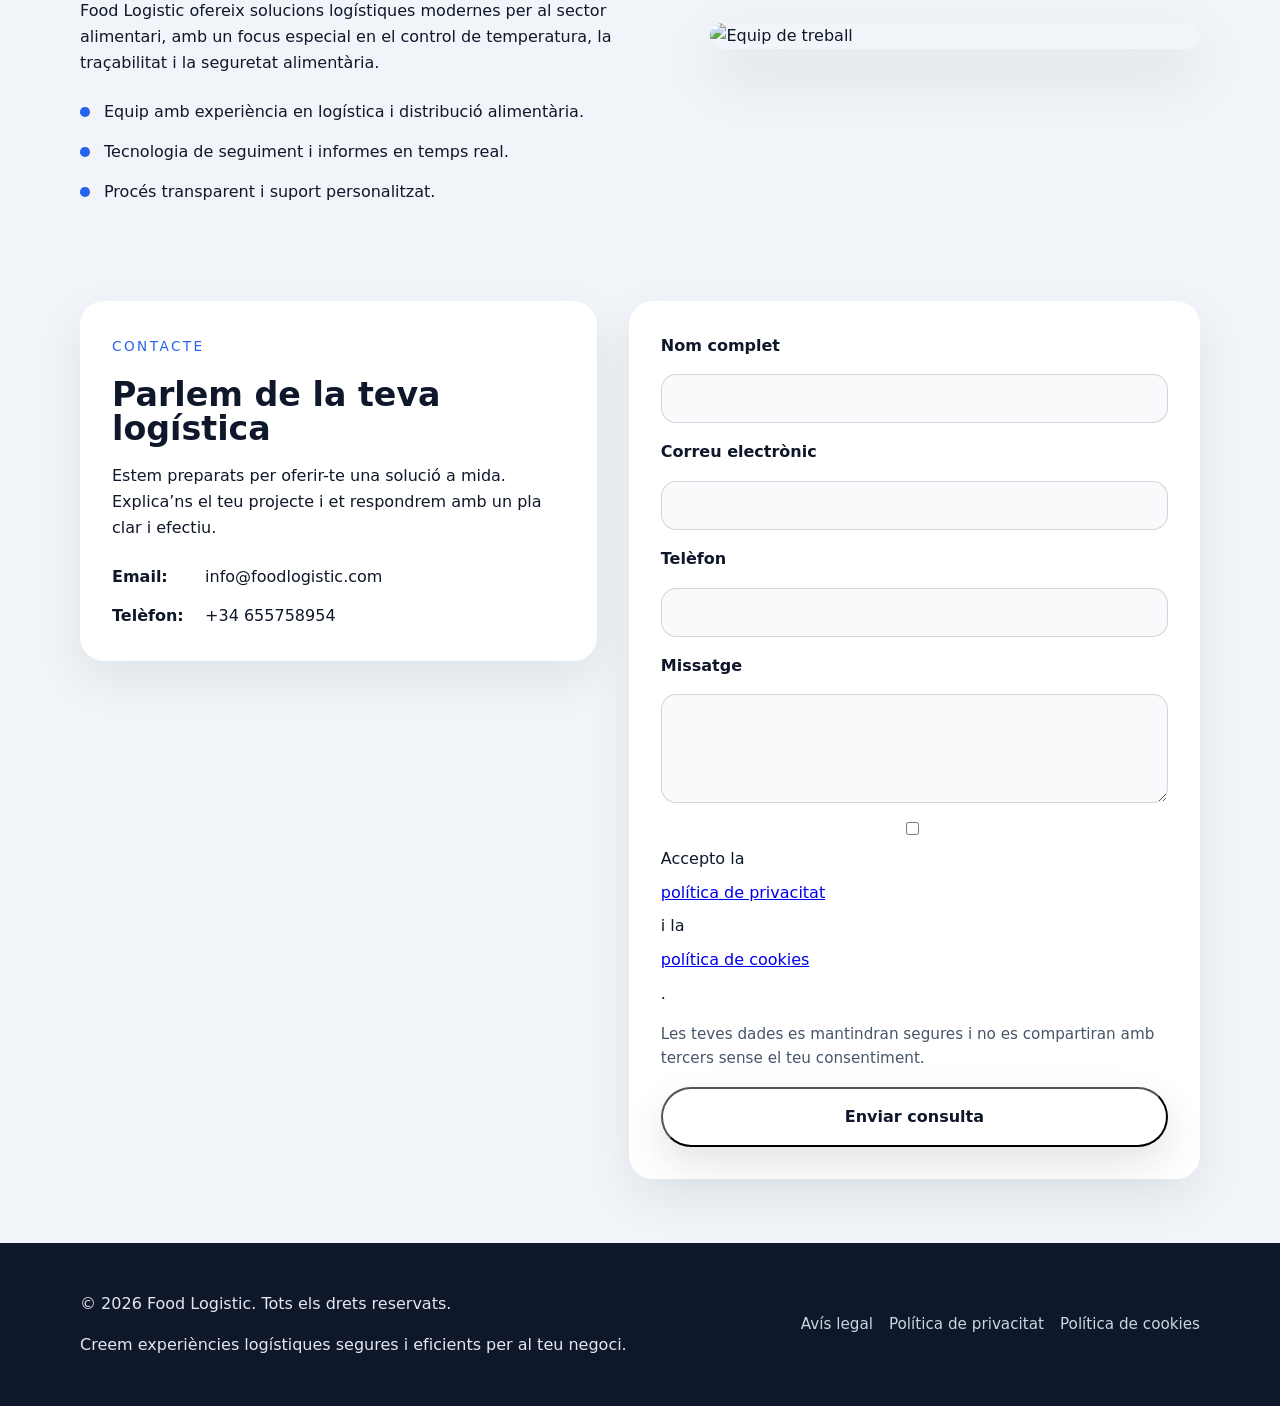
==== commit 03f09cd8: "Implementat banner de cookies, avis legal, política de privacitat, política de cookies i adaptació d" ====
--- a/docs/index.html
+++ b/docs/index.html
@@ -7,6 +7,18 @@
     <link rel="stylesheet" href="styles.css">
 </head>
 <body>
+    <div class="cookie-banner js-cookie-banner" aria-live="polite">
+        <div class="container cookie-banner-inner">
+            <div>
+                <strong>Utilitzem cookies</strong>
+                <p>Per oferir-te una millor experiència, analitzar el trànsit i personalitzar continguts. Accepta les cookies per continuar navegant sense interrupcions.</p>
+            </div>
+            <div class="cookie-actions">
+                <a href="politica-cookies.html" class="btn btn-secondary">Més informació</a>
+                <button type="button" class="btn btn-primary cookie-accept">Acceptar</button>
+            </div>
+        </div>
+    </div>
     <header>
         <div class="container header-inner">
             <a class="brand" href="#inici">
@@ -125,6 +137,12 @@
                     <label for="missatge">Missatge</label>
                     <textarea id="missatge" name="missatge" rows="5" required></textarea>
 
+                    <label class="checkbox-label">
+                        <input type="checkbox" id="consent" name="consent" required>
+                        Accepto la <a href="politica-privacitat.html">política de privacitat</a> i la <a href="politica-cookies.html">política de cookies</a>.
+                    </label>
+                    <p class="form-note">Les teves dades es mantindran segures i no es compartiran amb tercers sense el teu consentiment.</p>
+
                     <button type="submit" class="btn btn-primary">Enviar consulta</button>
                 </form>
             </div>
@@ -133,13 +151,29 @@
 
     <footer>
         <div class="container footer-inner">
-            <p>&copy; 2026 Food Logistic. Tots els drets reservats.</p>
-            <p>Creem experiències logístiques segures i eficients per al teu negoci.</p>
+            <div>
+                <p>&copy; 2026 Food Logistic. Tots els drets reservats.</p>
+                <p>Creem experiències logístiques segures i eficients per al teu negoci.</p>
+            </div>
+            <nav class="footer-links">
+                <a href="avis-legal.html">Avís legal</a>
+                <a href="politica-privacitat.html">Política de privacitat</a>
+                <a href="politica-cookies.html">Política de cookies</a>
+            </nav>
         </div>
     </footer>
+    <!-- Default Statcounter code for web-corporativa
+https://marcjurado983.github.io/web-corporativa/ -->
+    <script type="text/javascript">
+var sc_project=13221907; 
+var sc_invisible=1; 
+var sc_security="ff59eba1"; 
+</script>
+    <script type="text/javascript" src="https://www.statcounter.com/counter/counter.js" async></script>
+    <noscript><div class="statcounter"><a title="Web Analytics" href="https://statcounter.com/" target="_blank"><img class="statcounter" src="https://c.statcounter.com/13221907/0/ff59eba1/1/" alt="Web Analytics" referrerPolicy="no-referrer-when-downgrade"></a></div></noscript>
+    <!-- End of Statcounter Code -->
+    <script src="scripts.js"></script>
 </body>
-<!-- Default Statcounter code for web-corporativa
-https://marcjurado983.github.io/web-corporativa/ -->
 <script type="text/javascript">
 var sc_project=13221907; 
 var sc_invisible=1; 
--- a/docs/styles.css
+++ b/docs/styles.css
@@ -363,9 +363,104 @@
     flex-wrap: wrap;
 }
 
-footer p {
+.footer-links {
+    display: flex;
+    flex-wrap: wrap;
+    gap: 1rem;
+    align-items: center;
+}
+
+.footer-links a {
+    color: #cbd5e1;
+    text-decoration: none;
+    font-size: 0.95rem;
+}
+
+.footer-links a:hover {
+    color: #ffffff;
+}
+
+.cookie-banner {
+    position: fixed;
+    left: 0;
+    right: 0;
+    bottom: 0;
+    background: rgba(15, 23, 42, 0.96);
+    color: #f8fafc;
+    transform: translateY(110%);
+    transition: transform 0.25s ease;
+    z-index: 1000;
+    padding: 1rem 0;
+}
+
+.cookie-banner.show {
+    transform: translateY(0);
+}
+
+.cookie-banner-inner {
+    display: flex;
+    justify-content: space-between;
+    align-items: center;
+    gap: 1rem;
+    width: min(1120px, calc(100% - 2rem));
+    margin: 0 auto;
+}
+
+.cookie-banner strong {
+    display: block;
+    font-size: 1rem;
+    margin-bottom: 0.35rem;
+}
+
+.cookie-banner p {
     margin: 0;
-    opacity: 0.85;
+    max-width: 40rem;
+    color: #d1d5db;
+}
+
+.cookie-actions {
+    display: flex;
+    align-items: center;
+    gap: 0.75rem;
+    flex-wrap: wrap;
+}
+
+.checkbox-label {
+    display: grid;
+    gap: 0.5rem;
+    font-weight: 500;
+    color: #0f172a;
+}
+
+.checkbox-label input {
+    width: auto;
+    margin-right: 0.5rem;
+}
+
+.form-note {
+    margin: 0;
+    font-size: 0.95rem;
+    color: #475569;
+}
+
+.cookie-link {
+    background: transparent;
+    border: 1px solid rgba(255,255,255,0.85);
+    color: #ffffff;
+    padding: 0.85rem 1.3rem;
+    border-radius: 999px;
+    text-decoration: none;
+}
+
+.cookie-link:hover {
+    background: rgba(255,255,255,0.08);
+}
+
+@media (max-width: 900px) {
+    .cookie-banner-inner {
+        flex-direction: column;
+        align-items: stretch;
+    }
 }
 
 @media (max-width: 900px) {
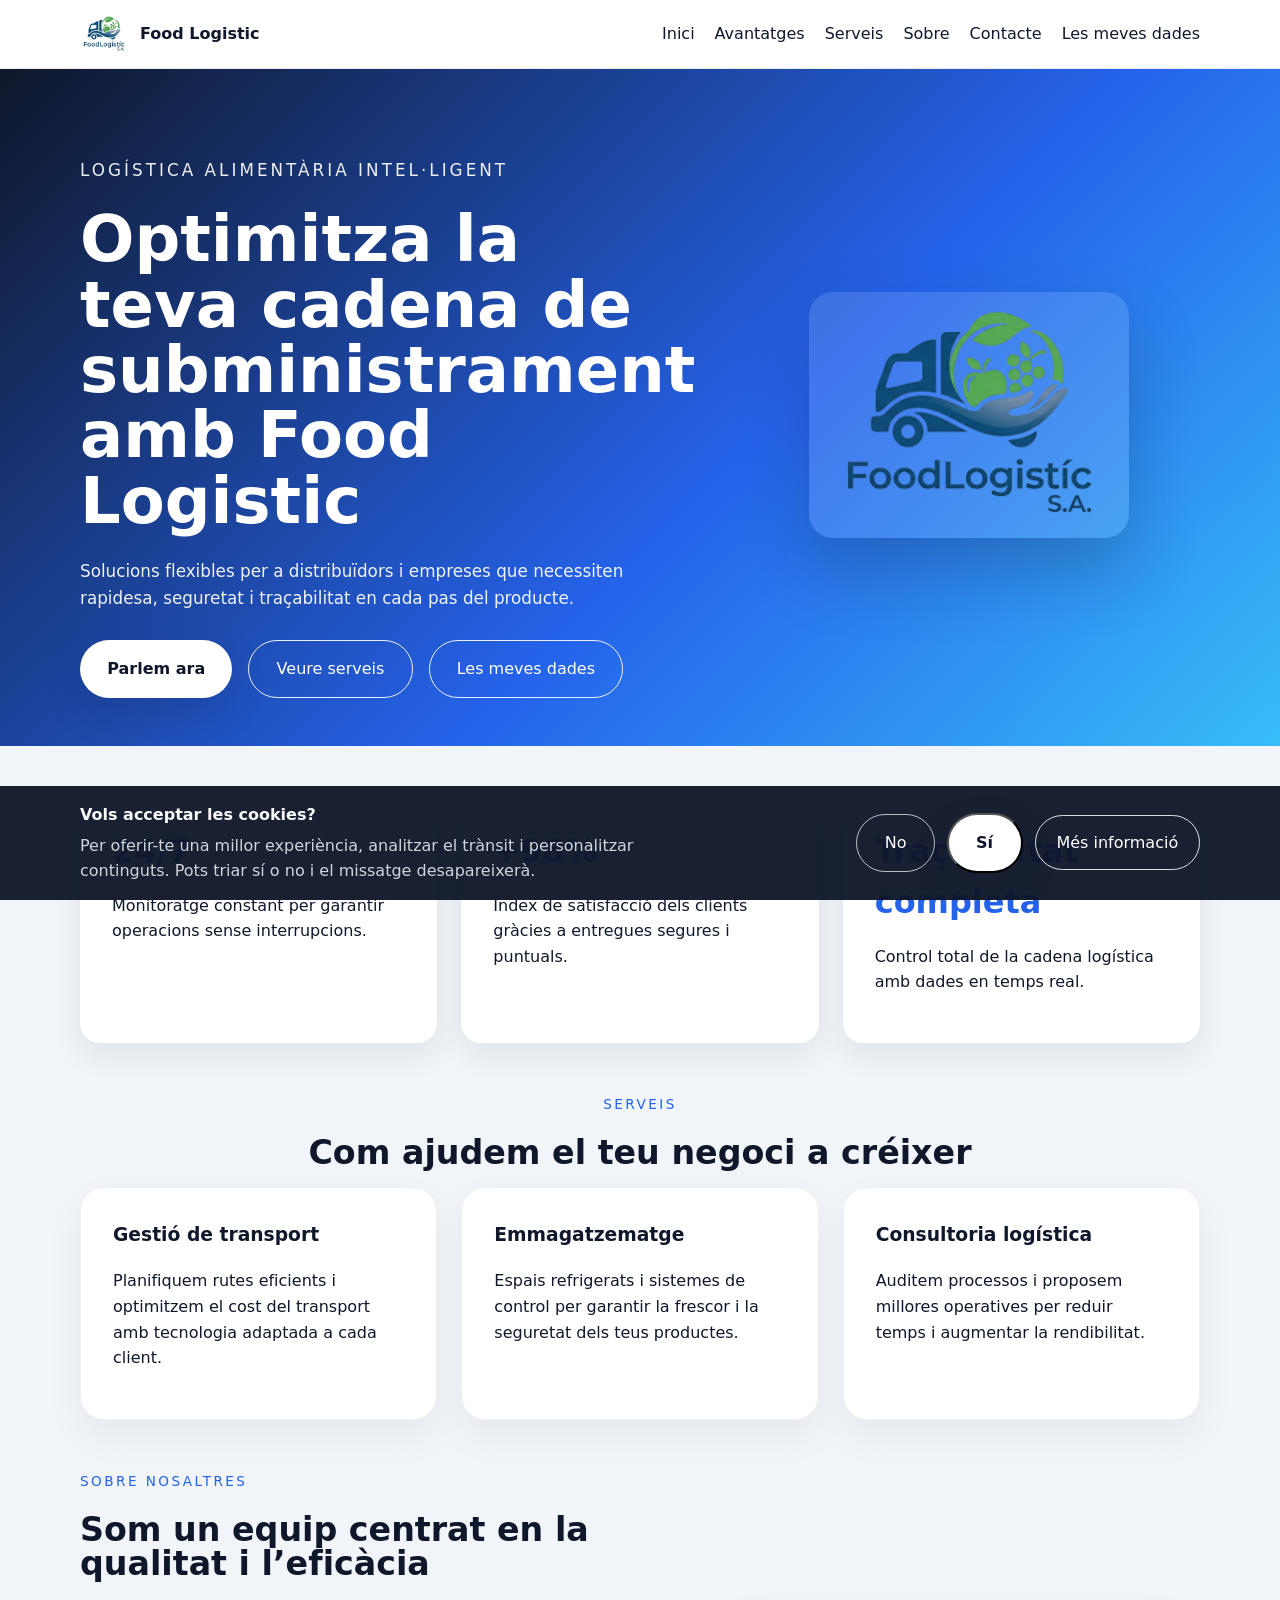
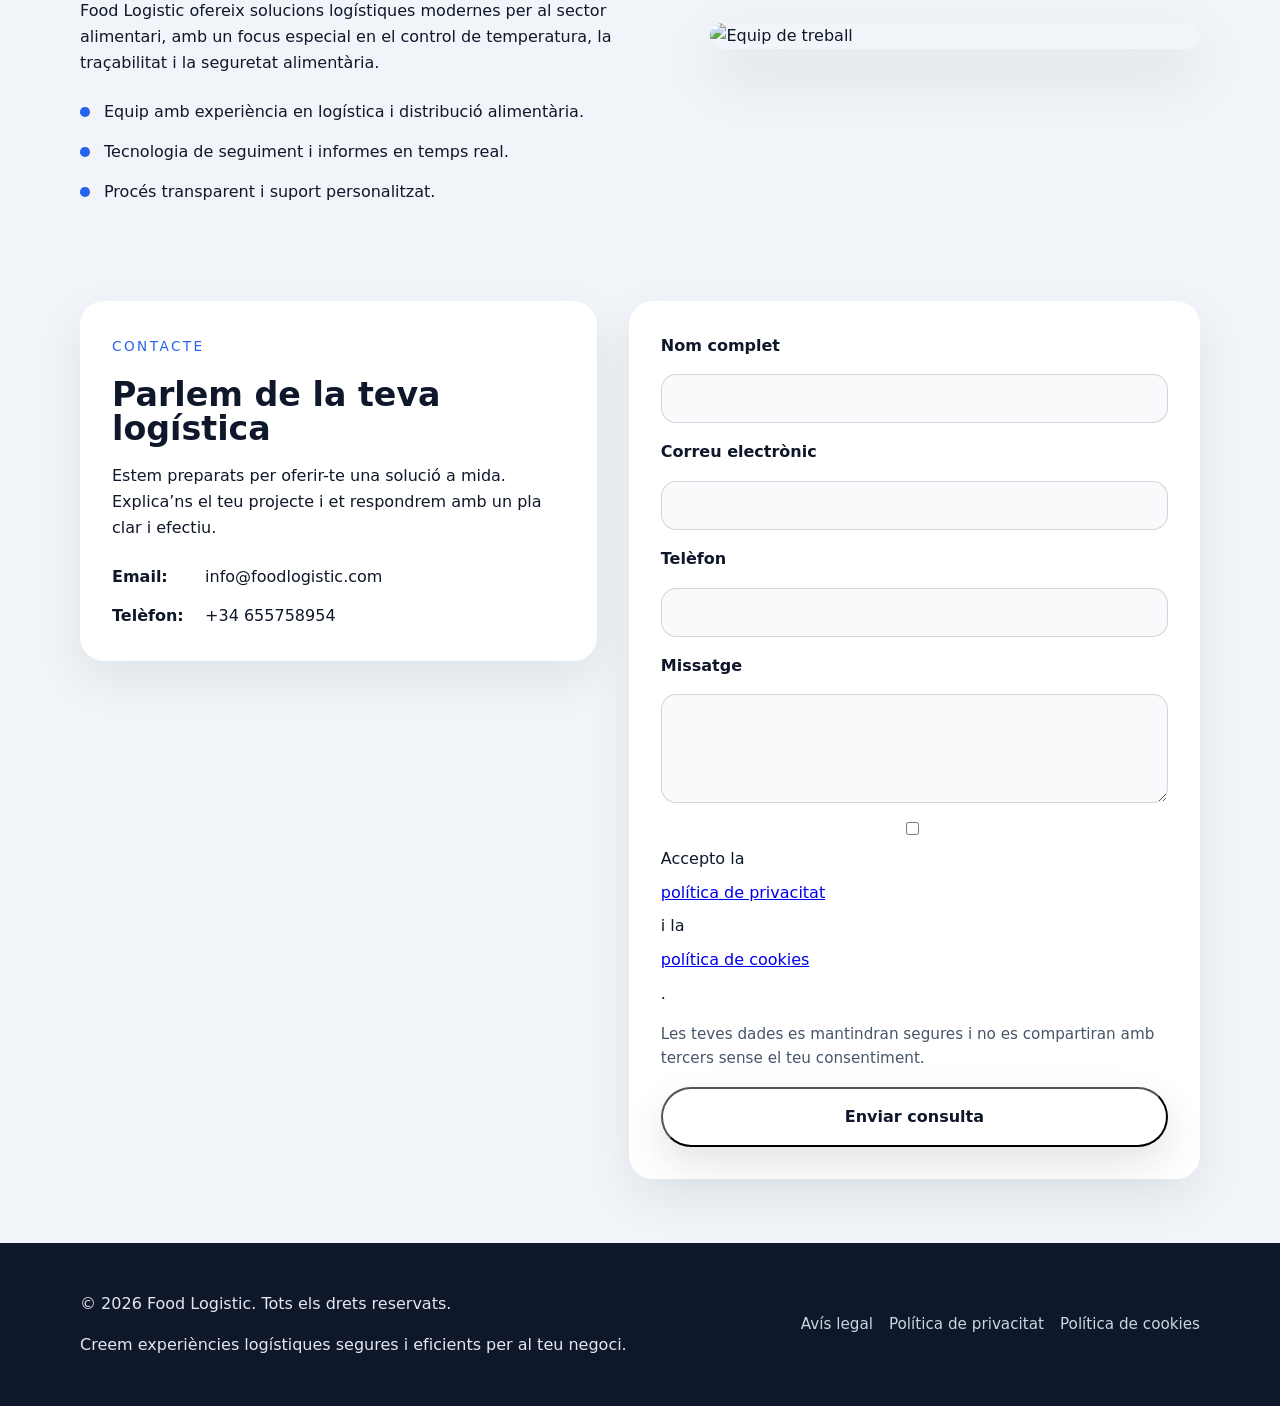
==== commit 6a4392e8: "Afegit banner de cookies amb botons Sí/No i imatge local a política de cookies" ====
--- a/docs/index.html
+++ b/docs/index.html
@@ -7,15 +7,16 @@
     <link rel="stylesheet" href="styles.css">
 </head>
 <body>
-    <div class="cookie-banner js-cookie-banner" aria-live="polite">
+    <div class="cookie-banner js-cookie-banner" aria-live="polite" role="dialog" aria-label="Avís de cookies">
         <div class="container cookie-banner-inner">
             <div>
-                <strong>Utilitzem cookies</strong>
-                <p>Per oferir-te una millor experiència, analitzar el trànsit i personalitzar continguts. Accepta les cookies per continuar navegant sense interrupcions.</p>
+                <strong>Vols acceptar les cookies?</strong>
+                <p>Per oferir-te una millor experiència, analitzar el trànsit i personalitzar continguts. Pots triar sí o no i el missatge desapareixerà.</p>
             </div>
             <div class="cookie-actions">
-                <a href="politica-cookies.html" class="btn btn-secondary">Més informació</a>
-                <button type="button" class="btn btn-primary cookie-accept">Acceptar</button>
+                <button type="button" class="btn btn-secondary cookie-decline">No</button>
+                <button type="button" class="btn btn-primary cookie-accept">Sí</button>
+                <a href="politica-cookies.html" class="btn btn-link cookie-link">Més informació</a>
             </div>
         </div>
     </div>
--- a/docs/styles.css
+++ b/docs/styles.css
@@ -423,6 +423,31 @@
     align-items: center;
     gap: 0.75rem;
     flex-wrap: wrap;
+    justify-content: flex-end;
+}
+
+.cookie-banner .btn {
+    min-width: 4.75rem;
+}
+
+.cookie-decline {
+    background: transparent;
+    border: 1px solid rgba(255,255,255,0.7);
+    color: #ffffff;
+}
+
+.cookie-decline:hover {
+    background: rgba(255,255,255,0.1);
+}
+
+.btn-link {
+    background: transparent;
+    border: 1px solid rgba(255,255,255,0.7);
+    color: #ffffff;
+}
+
+.btn-link:hover {
+    background: rgba(255,255,255,0.08);
 }
 
 .checkbox-label {
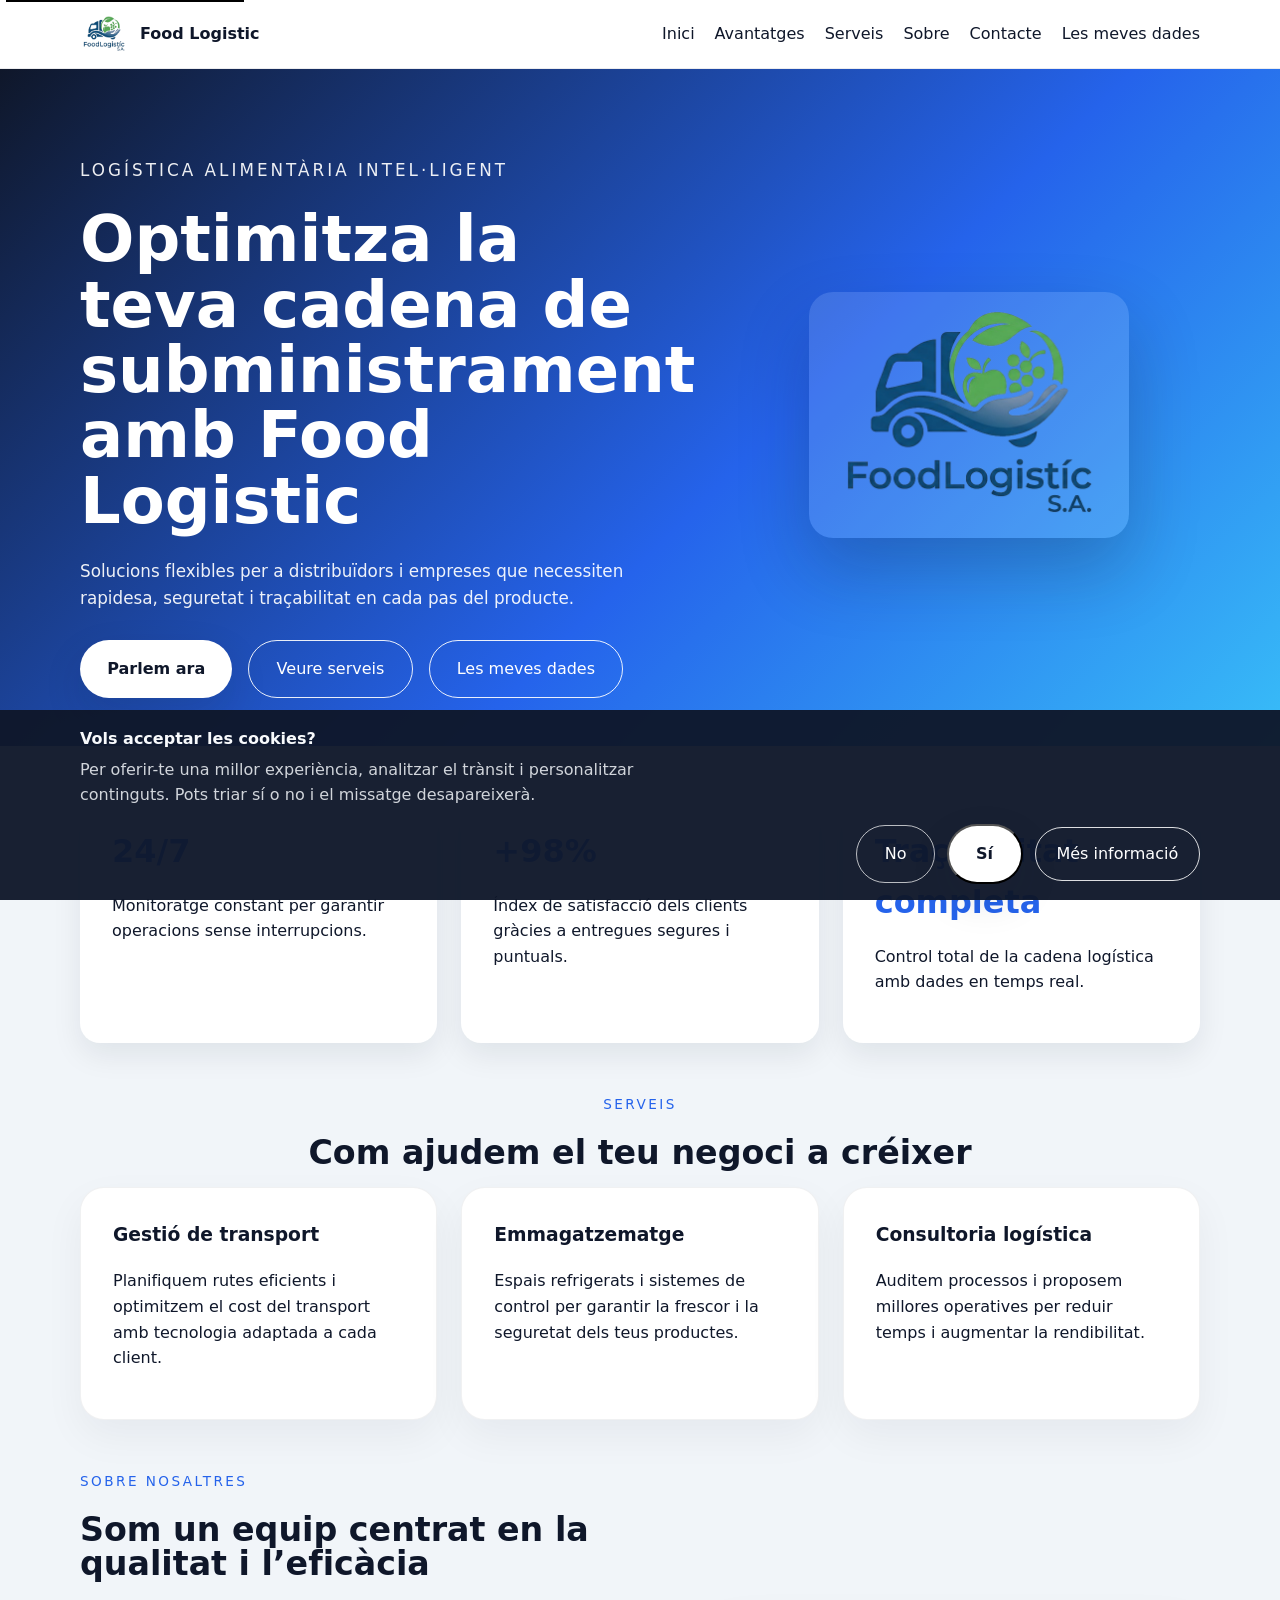
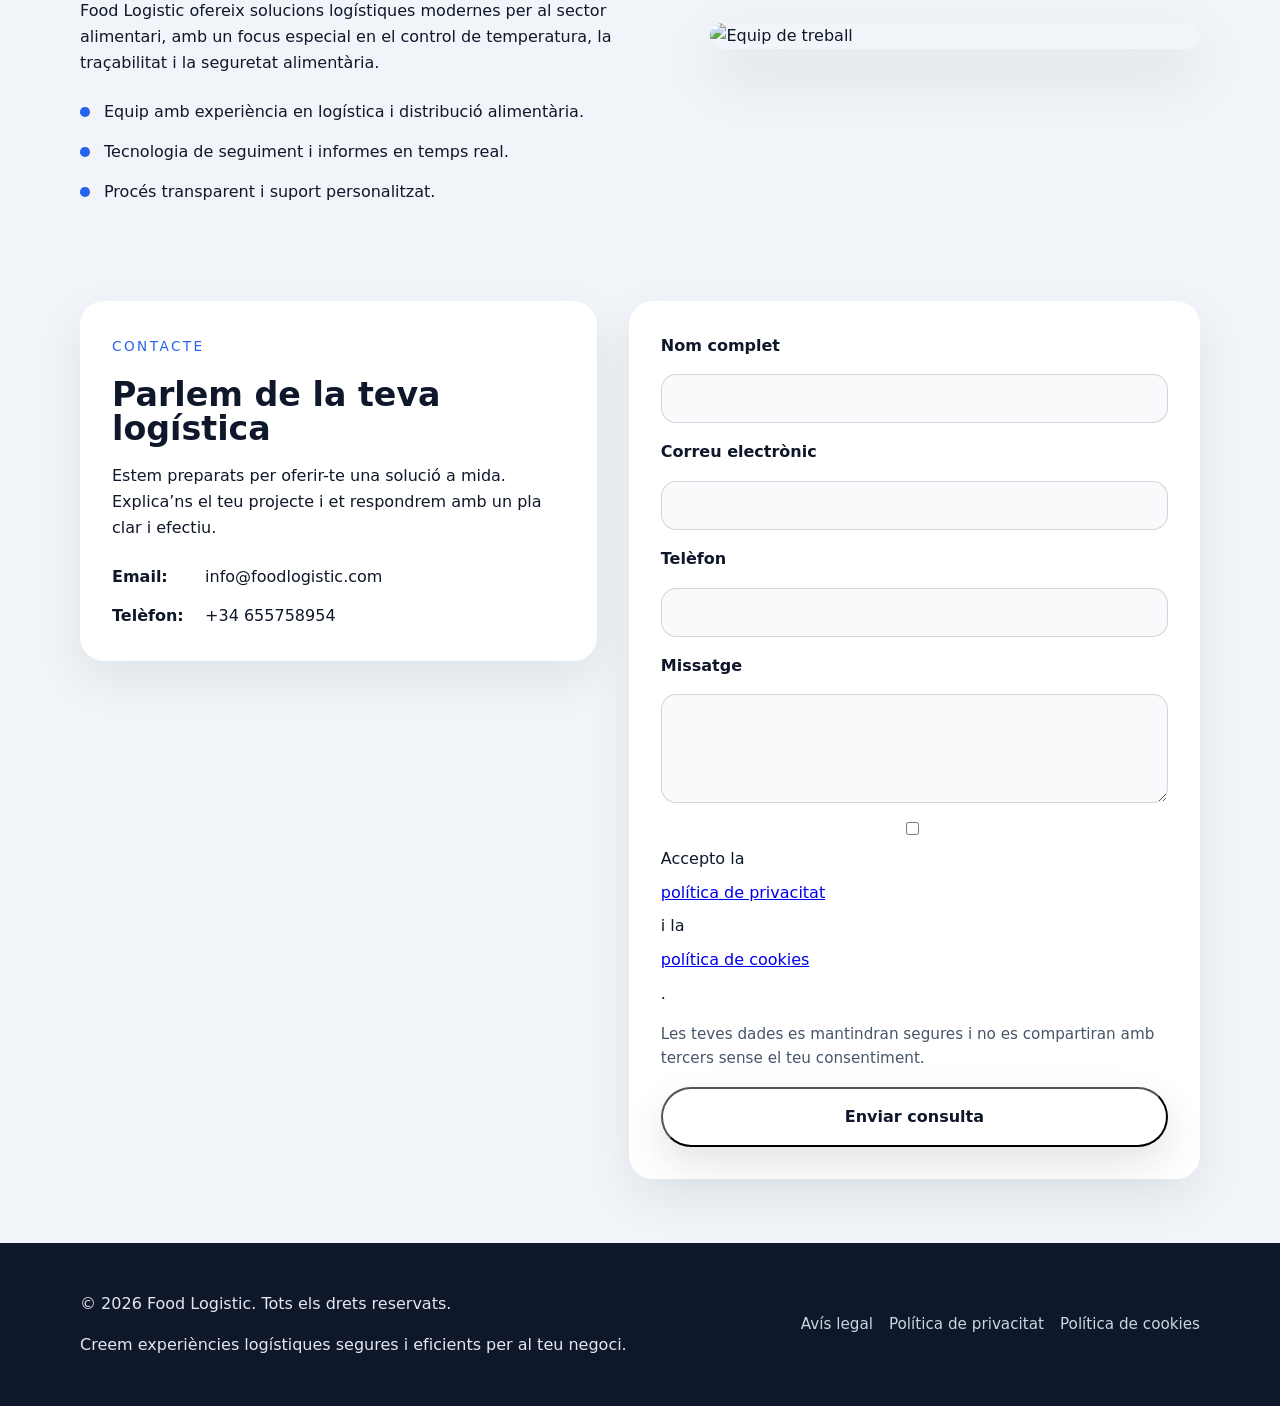
==== commit 4dba65d1: "modified:   docs/index.html modified:   docs/styles.css" ====
--- a/docs/index.html
+++ b/docs/index.html
@@ -7,6 +7,7 @@
     <link rel="stylesheet" href="styles.css">
 </head>
 <body>
+    <a href="#main-content" class="skip-link">Saltar al contingut principal</a>
     <div class="cookie-banner js-cookie-banner" aria-live="polite" role="dialog" aria-label="Avís de cookies">
         <div class="container cookie-banner-inner">
             <div>
@@ -39,7 +40,7 @@
         </div>
     </header>
 
-    <main>
+    <main id="main-content">
         <section id="inici" class="hero">
             <div class="container hero-grid">
                 <div class="hero-copy">
--- a/docs/styles.css
+++ b/docs/styles.css
@@ -32,6 +32,21 @@
 body {
     background: #f1f5f9;
     color: #0f172a;
+}
+
+.skip-link {
+    position: absolute;
+    top: -40px;
+    left: 6px;
+    background: #000;
+    color: #fff;
+    padding: 8px;
+    text-decoration: none;
+    z-index: 100;
+}
+
+.skip-link:focus {
+    top: 6px;
 }
 
 .container {
@@ -89,6 +104,12 @@
 
 nav ul li a:hover {
     color: #2563eb;
+}
+
+.btn:focus,
+a:focus {
+    outline: 2px solid #2563eb;
+    outline-offset: 2px;
 }
 
 .hero {
@@ -287,6 +308,12 @@
     box-shadow: 0 24px 60px rgba(15,23,42,0.12);
 }
 
+.about-image svg {
+    display: block;
+    width: 100%;
+    height: auto;
+}
+
 .contact-section {
     padding: 3rem 0 4rem;
 }
@@ -385,16 +412,22 @@
     left: 0;
     right: 0;
     bottom: 0;
+    display: flex;
+    justify-content: center;
     background: rgba(15, 23, 42, 0.96);
     color: #f8fafc;
     transform: translateY(110%);
-    transition: transform 0.25s ease;
+    transition: transform 0.25s ease, opacity 0.25s ease;
+    visibility: hidden;
+    opacity: 0;
     z-index: 1000;
     padding: 1rem 0;
 }
 
 .cookie-banner.show {
     transform: translateY(0);
+    visibility: visible;
+    opacity: 1;
 }
 
 .cookie-banner-inner {
@@ -481,10 +514,250 @@
     background: rgba(255,255,255,0.08);
 }
 
+/* Cookies Page */
+.cookies-hero {
+    padding: 4rem 0;
+    background: linear-gradient(135deg, #2563eb 0%, #3b82f6 100%);
+    color: #ffffff;
+    text-align: center;
+}
+
+.cookies-hero h1 {
+    font-size: 2.8rem;
+    margin: 1rem 0;
+    font-weight: 700;
+}
+
+.cookies-hero .lead {
+    font-size: 1.1rem;
+    max-width: 600px;
+    margin: 1rem auto 0;
+    opacity: 0.95;
+    line-height: 1.8;
+}
+
+.cookies-hero .section-label {
+    background: rgba(255,255,255,0.2);
+    color: #ffffff;
+    padding: 0.5rem 1rem;
+    border-radius: 999px;
+    display: inline-block;
+    font-size: 0.9rem;
+    font-weight: 600;
+}
+
+.cookies-grid {
+    display: grid;
+    grid-template-columns: repeat(auto-fit, minmax(240px, 1fr));
+    gap: 1.5rem;
+    margin: 3rem 0;
+}
+
+.cookie-card {
+    background: #ffffff;
+    padding: 2rem;
+    border-radius: 1.25rem;
+    box-shadow: 0 10px 30px rgba(15,23,42,0.08);
+    transition: transform 0.3s ease, box-shadow 0.3s ease;
+    border: 1px solid rgba(15,23,42,0.06);
+}
+
+.cookie-card:hover {
+    transform: translateY(-8px);
+    box-shadow: 0 20px 50px rgba(15,23,42,0.12);
+}
+
+.cookie-card .card-icon {
+    font-size: 2.5rem;
+    margin-bottom: 1rem;
+}
+
+.cookie-card h3 {
+    font-size: 1.1rem;
+    margin: 0.5rem 0;
+    color: #0f172a;
+}
+
+.cookie-card p {
+    color: #475569;
+    font-size: 0.95rem;
+    line-height: 1.6;
+    margin: 0;
+}
+
+.cookies-detail-section {
+    padding: 3rem 0;
+    background: #ffffff;
+}
+
+.cookies-content {
+    margin-bottom: 4rem;
+    background: #f8fafc;
+    padding: 2.5rem;
+    border-radius: 1.25rem;
+    border-left: 4px solid #2563eb;
+}
+
+.cookies-content h2 {
+    color: #0f172a;
+    font-size: 1.8rem;
+    margin-top: 0;
+    margin-bottom: 1rem;
+}
+
+.cookies-content > p {
+    color: #475569;
+    line-height: 1.8;
+    margin-bottom: 1.5rem;
+}
+
+.table-wrapper {
+    overflow-x: auto;
+    border-radius: 1rem;
+    margin-top: 1.5rem;
+}
+
+.cookies-table {
+    width: 100%;
+    border-collapse: collapse;
+    background: #ffffff;
+    border-radius: 1rem;
+    overflow: hidden;
+    box-shadow: 0 4px 12px rgba(15,23,42,0.08);
+}
+
+.cookies-table thead {
+    background: linear-gradient(135deg, #2563eb 0%, #1d4ed8 100%);
+    color: #ffffff;
+}
+
+.cookies-table th {
+    padding: 0.85rem;
+    text-align: left;
+    font-weight: 600;
+    font-size: 0.9rem;
+    border: none;
+    letter-spacing: 0.5px;
+}
+
+.cookies-table td {
+    padding: 0.75rem 0.85rem;
+    border-bottom: 1px solid rgba(15,23,42,0.06);
+    color: #0f172a;
+    font-size: 0.9rem;
+}
+
+.cookies-table .cookie-name {
+    font-family: 'Monaco', 'Courier New', monospace;
+    background: #f1f5f9;
+    padding: 0.25rem 0.5rem;
+    border-radius: 0.35rem;
+    font-size: 0.85rem;
+    font-weight: 500;
+    color: #2563eb;
+}
+
+.cookies-table .duration {
+    background: #e0e7ff;
+    color: #2563eb;
+    padding: 0.25rem 0.5rem;
+    border-radius: 0.35rem;
+    font-size: 0.85rem;
+    font-weight: 500;
+    display: inline-block;
+}
+
+.cookies-table .badge {
+    display: inline-block;
+    padding: 0.35rem 0.75rem;
+    border-radius: 999px;
+    font-size: 0.75rem;
+    font-weight: 600;
+    text-transform: uppercase;
+    letter-spacing: 0.3px;
+}
+
+.cookies-table .badge.analytics {
+    background: #dbeafe;
+    color: #0c4a6e;
+}
+
+.cookies-table .badge.other {
+    background: #fecdd3;
+    color: #831843;
+}
+
+.cookies-table tbody tr:last-child td {
+    border-bottom: none;
+}
+
+.cookies-table tbody tr:hover {
+    background: #f0f9ff;
+}
+
+.cookies-faq {
+    background: #ffffff;
+    padding: 2.5rem;
+    border-radius: 1.25rem;
+    border: 1px solid rgba(15,23,42,0.08);
+}
+
+.cookies-faq h2 {
+    color: #0f172a;
+    font-size: 1.8rem;
+    margin-top: 0;
+    margin-bottom: 2rem;
+}
+
+.faq-item {
+    margin-bottom: 2rem;
+    padding-bottom: 2rem;
+    border-bottom: 1px solid rgba(15,23,42,0.08);
+}
+
+.faq-item:last-child {
+    border-bottom: none;
+    margin-bottom: 0;
+    padding-bottom: 0;
+}
+
+.faq-item h3 {
+    color: #2563eb;
+    font-size: 1.05rem;
+    margin: 0 0 0.75rem 0;
+    font-weight: 600;
+}
+
+.faq-item p {
+    color: #475569;
+    line-height: 1.8;
+    margin: 0;
+}
+
 @media (max-width: 900px) {
     .cookie-banner-inner {
         flex-direction: column;
         align-items: stretch;
+    }
+
+    .cookies-hero h1 {
+        font-size: 2.2rem;
+    }
+
+    .cookies-grid {
+        grid-template-columns: repeat(auto-fit, minmax(200px, 1fr));
+        gap: 1rem;
+    }
+
+    .cookies-content,
+    .cookies-faq {
+        padding: 1.5rem;
+    }
+
+    .cookies-table th,
+    .cookies-table td {
+        padding: 0.6rem;
+        font-size: 0.85rem;
     }
 }
 
@@ -518,10 +791,37 @@
         font-size: 2.5rem;
     }
 
+    .cookies-hero h1 {
+        font-size: 1.8rem;
+    }
+
+    .cookies-hero .lead {
+        font-size: 1rem;
+    }
+
     .hero-actions {
         flex-direction: column;
         align-items: stretch;
     }
+
+    .cookies-grid {
+        grid-template-columns: 1fr;
+    }
+
+    .table-wrapper {
+        font-size: 0.8rem;
+    }
+
+    .cookies-table th,
+    .cookies-table td {
+        padding: 0.5rem;
+        font-size: 0.75rem;
+    }
+
+    .cookies-table .cookie-name {
+        font-size: 0.7rem;
+        padding: 0.2rem 0.3rem;
+    }
 }
 
 @media (max-width: 520px) {
@@ -532,4 +832,752 @@
     .btn {
         width: 100%;
     }
-}
+
+    .cookies-hero {
+        padding: 2rem 0;
+    }
+
+    .cookies-hero h1 {
+        font-size: 1.5rem;
+    }
+}
+    .cookie-banner-inner {
+        flex-direction: column;
+        align-items: stretch;
+    }
+}
+
+@media (max-width: 900px) {
+    .hero-grid,
+    .about-grid,
+    .contact-grid,
+    .stats-grid,
+    .serveis-grid {
+        grid-template-columns: 1fr;
+    }
+
+    .hero {
+        padding-top: 3rem;
+    }
+}
+
+@media (max-width: 680px) {
+    .header-inner {
+        flex-direction: column;
+        align-items: flex-start;
+    }
+
+    nav ul {
+        flex-direction: column;
+        align-items: flex-start;
+        gap: 0.75rem;
+    }
+
+    .hero h1 {
+        font-size: 2.5rem;
+    }
+
+    .hero-actions {
+        flex-direction: column;
+        align-items: stretch;
+    }
+}
+
+@media (max-width: 520px) {
+    .container {
+        width: calc(100% - 1.5rem);
+    }
+
+    .btn {
+        width: 100%;
+    }
+}
+
+/* Enhanced Legal and Privacy Styles */
+.legal-hero,
+.privacy-hero {
+    padding: 5rem 0;
+    background: linear-gradient(135deg, #1e293b 0%, #334155 50%, #475569 100%);
+    color: #ffffff;
+    text-align: center;
+    position: relative;
+    overflow: hidden;
+}
+
+.legal-hero::before,
+.privacy-hero::before {
+    content: '';
+    position: absolute;
+    top: 0;
+    left: 0;
+    right: 0;
+    bottom: 0;
+    background: url('data:image/svg+xml,<svg xmlns="http://www.w3.org/2000/svg" viewBox="0 0 100 100"><defs><pattern id="grain" width="100" height="100" patternUnits="userSpaceOnUse"><circle cx="25" cy="25" r="1" fill="rgba(255,255,255,0.03)"/><circle cx="75" cy="75" r="1" fill="rgba(255,255,255,0.03)"/><circle cx="50" cy="10" r="0.5" fill="rgba(255,255,255,0.02)"/></pattern></defs><rect width="100" height="100" fill="url(%23grain)"/></svg>');
+    opacity: 0.5;
+}
+
+.legal-hero h1,
+.privacy-hero h1 {
+    font-size: 3.5rem;
+    margin: 1rem 0;
+    font-weight: 800;
+    text-shadow: 0 2px 4px rgba(0,0,0,0.3);
+}
+
+.legal-hero .lead,
+.privacy-hero .lead {
+    font-size: 1.3rem;
+    max-width: 800px;
+    margin: 1.5rem auto 0;
+    opacity: 0.95;
+    line-height: 1.8;
+    font-weight: 300;
+}
+
+.legal-hero .section-label,
+.privacy-hero .section-label {
+    background: rgba(255,255,255,0.15);
+    color: #ffffff;
+    padding: 0.75rem 1.5rem;
+    border-radius: 50px;
+    display: inline-block;
+    font-size: 1rem;
+    font-weight: 600;
+    backdrop-filter: blur(10px);
+    border: 1px solid rgba(255,255,255,0.2);
+}
+
+.info-cards-grid,
+.privacy-cards-grid {
+    display: grid;
+    grid-template-columns: repeat(auto-fit, minmax(280px, 1fr));
+    gap: 2rem;
+    margin: 4rem 0;
+}
+
+.info-card,
+.privacy-card {
+    background: linear-gradient(135deg, #ffffff 0%, #f8fafc 100%);
+    padding: 3rem 2rem;
+    border-radius: 2rem;
+    box-shadow: 0 20px 60px rgba(15,23,42,0.1);
+    transition: all 0.4s ease;
+    border: 1px solid rgba(15,23,42,0.08);
+    text-align: center;
+    position: relative;
+    overflow: hidden;
+}
+
+.info-card::before,
+.privacy-card::before {
+    content: '';
+    position: absolute;
+    top: 0;
+    left: 0;
+    right: 0;
+    height: 4px;
+    background: linear-gradient(90deg, #2563eb, #3b82f6, #60a5fa);
+}
+
+.info-card:hover,
+.privacy-card:hover {
+    transform: translateY(-12px) scale(1.02);
+    box-shadow: 0 32px 80px rgba(15,23,42,0.15);
+}
+
+.info-card .card-icon,
+.privacy-card .card-icon {
+    font-size: 4rem;
+    margin-bottom: 1.5rem;
+    display: block;
+    filter: drop-shadow(0 2px 4px rgba(0,0,0,0.1));
+}
+
+.info-card h3,
+.privacy-card h3 {
+    font-size: 1.4rem;
+    margin: 0.5rem 0 1rem;
+    color: #0f172a;
+    font-weight: 700;
+}
+
+.info-card p,
+.privacy-card p {
+    color: #475569;
+    font-size: 1.05rem;
+    line-height: 1.7;
+    margin: 0;
+}
+
+.legal-details-section,
+.privacy-details-section {
+    padding: 5rem 0;
+    background: linear-gradient(135deg, #f8fafc 0%, #f1f5f9 100%);
+}
+
+.legal-content,
+.privacy-content {
+    margin-bottom: 5rem;
+    background: #ffffff;
+    padding: 4rem;
+    border-radius: 2rem;
+    box-shadow: 0 25px 80px rgba(15,23,42,0.12);
+    border-left: 6px solid #2563eb;
+    position: relative;
+}
+
+.legal-content::after,
+.privacy-content::after {
+    content: '';
+    position: absolute;
+    top: -10px;
+    left: -10px;
+    right: -10px;
+    bottom: -10px;
+    background: linear-gradient(135deg, #2563eb, #3b82f6);
+    border-radius: 2.2rem;
+    z-index: -1;
+    opacity: 0.05;
+}
+
+.legal-content h2,
+.privacy-content h2 {
+    color: #0f172a;
+    font-size: 2.5rem;
+    margin-top: 0;
+    margin-bottom: 2rem;
+    border-bottom: 3px solid #2563eb;
+    padding-bottom: 1rem;
+    font-weight: 700;
+}
+
+.legal-content > p,
+.privacy-content > p {
+    color: #475569;
+    line-height: 1.9;
+    margin-bottom: 2rem;
+    font-size: 1.1rem;
+}
+
+.info-block {
+    background: linear-gradient(135deg, #f1f5f9 0%, #e2e8f0 100%);
+    padding: 2.5rem;
+    border-radius: 1.5rem;
+    margin: 2rem 0;
+    border: 1px solid #cbd5e1;
+}
+
+.info-row {
+    display: flex;
+    justify-content: space-between;
+    align-items: center;
+    padding: 1rem 0;
+    border-bottom: 1px solid #e2e8f0;
+}
+
+.info-row:last-child {
+    border-bottom: none;
+}
+
+.info-row strong {
+    color: #0f172a;
+    font-weight: 700;
+    font-size: 1.05rem;
+}
+
+.info-row span {
+    color: #475569;
+    font-size: 1.05rem;
+}
+
+.data-categories {
+    margin: 3rem 0;
+}
+
+.category-item {
+    background: #ffffff;
+    padding: 2rem;
+    border-radius: 1.5rem;
+    margin-bottom: 1.5rem;
+    border: 2px solid #e2e8f0;
+    box-shadow: 0 8px 24px rgba(15,23,42,0.06);
+    transition: all 0.3s ease;
+}
+
+.category-item:hover {
+    border-color: #2563eb;
+    box-shadow: 0 12px 32px rgba(37,99,235,0.1);
+}
+
+.category-item strong {
+    color: #2563eb;
+    font-size: 1.2rem;
+    display: block;
+    margin-bottom: 0.5rem;
+}
+
+.category-item p {
+    margin: 0.5rem 0 0;
+    color: #475569;
+    line-height: 1.7;
+    font-size: 1rem;
+}
+
+.rights-grid {
+    display: grid;
+    grid-template-columns: repeat(auto-fit, minmax(250px, 1fr));
+    gap: 1.5rem;
+    margin: 2rem 0;
+}
+
+.right-item {
+    background: linear-gradient(135deg, #f0f9ff 0%, #e0f2fe 100%);
+    padding: 1.5rem;
+    border-radius: 1rem;
+    border-left: 5px solid #2563eb;
+    transition: all 0.3s ease;
+}
+
+.right-item:hover {
+    transform: translateY(-4px);
+    box-shadow: 0 8px 20px rgba(37,99,235,0.15);
+}
+
+.right-item strong {
+    color: #0f172a;
+    display: block;
+    margin-bottom: 0.75rem;
+    font-size: 1.1rem;
+    font-weight: 600;
+}
+
+.legal-faq,
+.privacy-faq {
+    background: linear-gradient(135deg, #ffffff 0%, #f8fafc 100%);
+    padding: 4rem;
+    border-radius: 2rem;
+    box-shadow: 0 25px 80px rgba(15,23,42,0.12);
+    border: 1px solid rgba(15,23,42,0.08);
+    position: relative;
+}
+
+.legal-faq::before,
+.privacy-faq::before {
+    content: '';
+    position: absolute;
+    top: 0;
+    left: 50%;
+    transform: translateX(-50%);
+    width: 100px;
+    height: 4px;
+    background: linear-gradient(90deg, #2563eb, #3b82f6);
+    border-radius: 2px;
+}
+
+.legal-faq h2,
+.privacy-faq h2 {
+    color: #0f172a;
+    font-size: 2.5rem;
+    margin-top: 0;
+    margin-bottom: 3rem;
+    text-align: center;
+    font-weight: 700;
+}
+
+.faq-item {
+    margin-bottom: 3rem;
+    padding-bottom: 3rem;
+    border-bottom: 2px solid rgba(15,23,42,0.08);
+}
+
+.faq-item:last-child {
+    border-bottom: none;
+    margin-bottom: 0;
+    padding-bottom: 0;
+}
+
+.faq-item h3 {
+    color: #2563eb;
+    font-size: 1.3rem;
+    margin: 0 0 1.5rem 0;
+    font-weight: 700;
+}
+
+.faq-item p {
+    color: #475569;
+    line-height: 1.8;
+    margin: 0;
+    font-size: 1.05rem;
+}
+
+.faq-item ul {
+    margin: 1.5rem 0 0;
+    padding-left: 2rem;
+}
+
+.faq-item li {
+    margin-bottom: 0.75rem;
+    line-height: 1.6;
+}
+
+/* Responsive enhancements */
+@media (max-width: 900px) {
+    .legal-hero h1,
+    .privacy-hero h1 {
+        font-size: 2.8rem;
+    }
+
+    .legal-hero .lead,
+    .privacy-hero .lead {
+        font-size: 1.15rem;
+    }
+
+    .info-cards-grid,
+    .privacy-cards-grid {
+        grid-template-columns: repeat(auto-fit, minmax(220px, 1fr));
+        gap: 1.5rem;
+    }
+
+    .legal-content,
+    .privacy-content,
+    .legal-faq,
+    .privacy-faq {
+        padding: 2.5rem;
+    }
+
+    .rights-grid {
+        grid-template-columns: repeat(auto-fit, minmax(200px, 1fr));
+    }
+}
+
+@media (max-width: 680px) {
+    .legal-hero,
+    .privacy-hero {
+        padding: 4rem 0;
+    }
+
+    .legal-hero h1,
+    .privacy-hero h1 {
+        font-size: 2.2rem;
+    }
+
+    .info-cards-grid,
+    .privacy-cards-grid {
+        grid-template-columns: 1fr;
+        gap: 1rem;
+    }
+
+    .info-block {
+        padding: 2rem;
+    }
+
+    .info-row {
+        flex-direction: column;
+        align-items: flex-start;
+        gap: 0.5rem;
+    }
+
+    .legal-content h2,
+    .privacy-content h2,
+    .legal-faq h2,
+    .privacy-faq h2 {
+        font-size: 2rem;
+    }
+}
+
+/* Legal and Privacy Pages Styles */
+.legal-hero,
+.privacy-hero {
+    padding: 4rem 0;
+    background: linear-gradient(135deg, #1e293b 0%, #334155 50%, #475569 100%);
+    color: #ffffff;
+    text-align: center;
+}
+
+.legal-hero h1,
+.privacy-hero h1 {
+    font-size: 3rem;
+    margin: 1rem 0;
+    font-weight: 700;
+}
+
+.legal-hero .lead,
+.privacy-hero .lead {
+    font-size: 1.2rem;
+    max-width: 700px;
+    margin: 1rem auto 0;
+    opacity: 0.95;
+    line-height: 1.8;
+}
+
+.legal-hero .section-label,
+.privacy-hero .section-label {
+    background: rgba(255,255,255,0.2);
+    color: #ffffff;
+    padding: 0.5rem 1rem;
+    border-radius: 999px;
+    display: inline-block;
+    font-size: 0.9rem;
+    font-weight: 600;
+}
+
+.info-cards-grid,
+.privacy-cards-grid {
+    display: grid;
+    grid-template-columns: repeat(auto-fit, minmax(250px, 1fr));
+    gap: 1.5rem;
+    margin: 3rem 0;
+}
+
+.info-card,
+.privacy-card {
+    background: #ffffff;
+    padding: 2.5rem;
+    border-radius: 1.5rem;
+    box-shadow: 0 12px 32px rgba(15,23,42,0.08);
+    transition: transform 0.3s ease, box-shadow 0.3s ease;
+    border: 1px solid rgba(15,23,42,0.06);
+    text-align: center;
+}
+
+.info-card:hover,
+.privacy-card:hover {
+    transform: translateY(-8px);
+    box-shadow: 0 24px 60px rgba(15,23,42,0.12);
+}
+
+.info-card .card-icon,
+.privacy-card .card-icon {
+    font-size: 3rem;
+    margin-bottom: 1rem;
+}
+
+.info-card h3,
+.privacy-card h3 {
+    font-size: 1.2rem;
+    margin: 0.5rem 0;
+    color: #0f172a;
+}
+
+.info-card p,
+.privacy-card p {
+    color: #475569;
+    font-size: 1rem;
+    line-height: 1.6;
+    margin: 0;
+}
+
+.legal-details-section,
+.privacy-details-section {
+    padding: 4rem 0;
+    background: #f8fafc;
+}
+
+.legal-content,
+.privacy-content {
+    margin-bottom: 4rem;
+    background: #ffffff;
+    padding: 3rem;
+    border-radius: 1.5rem;
+    box-shadow: 0 16px 40px rgba(15,23,42,0.08);
+    border-left: 5px solid #2563eb;
+}
+
+.legal-content h2,
+.privacy-content h2 {
+    color: #0f172a;
+    font-size: 2rem;
+    margin-top: 0;
+    margin-bottom: 1.5rem;
+    border-bottom: 2px solid #e2e8f0;
+    padding-bottom: 0.5rem;
+}
+
+.legal-content > p,
+.privacy-content > p {
+    color: #475569;
+    line-height: 1.8;
+    margin-bottom: 1.5rem;
+    font-size: 1.05rem;
+}
+
+.info-block {
+    background: #f1f5f9;
+    padding: 2rem;
+    border-radius: 1rem;
+    margin: 1.5rem 0;
+}
+
+.info-row {
+    display: flex;
+    justify-content: space-between;
+    align-items: center;
+    padding: 0.75rem 0;
+    border-bottom: 1px solid #e2e8f0;
+}
+
+.info-row:last-child {
+    border-bottom: none;
+}
+
+.info-row strong {
+    color: #0f172a;
+    font-weight: 600;
+}
+
+.info-row span {
+    color: #475569;
+}
+
+.data-categories {
+    margin: 2rem 0;
+}
+
+.category-item {
+    background: #ffffff;
+    padding: 1.5rem;
+    border-radius: 1rem;
+    margin-bottom: 1rem;
+    border: 1px solid #e2e8f0;
+    box-shadow: 0 4px 12px rgba(15,23,42,0.04);
+}
+
+.category-item strong {
+    color: #2563eb;
+    font-size: 1.1rem;
+}
+
+.category-item p {
+    margin: 0.5rem 0 0;
+    color: #475569;
+    line-height: 1.6;
+}
+
+.rights-grid {
+    display: grid;
+    grid-template-columns: repeat(auto-fit, minmax(200px, 1fr));
+    gap: 1rem;
+    margin: 1.5rem 0;
+}
+
+.right-item {
+    background: #f0f9ff;
+    padding: 1rem;
+    border-radius: 0.75rem;
+    border-left: 4px solid #2563eb;
+}
+
+.right-item strong {
+    color: #0f172a;
+    display: block;
+    margin-bottom: 0.5rem;
+}
+
+.legal-faq,
+.privacy-faq {
+    background: #ffffff;
+    padding: 3rem;
+    border-radius: 1.5rem;
+    box-shadow: 0 16px 40px rgba(15,23,42,0.08);
+    border: 1px solid rgba(15,23,42,0.08);
+}
+
+.legal-faq h2,
+.privacy-faq h2 {
+    color: #0f172a;
+    font-size: 2rem;
+    margin-top: 0;
+    margin-bottom: 2rem;
+    text-align: center;
+}
+
+.faq-item {
+    margin-bottom: 2.5rem;
+    padding-bottom: 2.5rem;
+    border-bottom: 1px solid rgba(15,23,42,0.08);
+}
+
+.faq-item:last-child {
+    border-bottom: none;
+    margin-bottom: 0;
+    padding-bottom: 0;
+}
+
+.faq-item h3 {
+    color: #2563eb;
+    font-size: 1.2rem;
+    margin: 0 0 1rem 0;
+    font-weight: 600;
+}
+
+.faq-item p {
+    color: #475569;
+    line-height: 1.8;
+    margin: 0;
+}
+
+.faq-item ul {
+    margin: 1rem 0 0;
+    padding-left: 1.5rem;
+}
+
+.faq-item li {
+    margin-bottom: 0.5rem;
+}
+
+/* Responsive for legal and privacy */
+@media (max-width: 900px) {
+    .legal-hero h1,
+    .privacy-hero h1 {
+        font-size: 2.5rem;
+    }
+
+    .legal-hero .lead,
+    .privacy-hero .lead {
+        font-size: 1.1rem;
+    }
+
+    .info-cards-grid,
+    .privacy-cards-grid {
+        grid-template-columns: repeat(auto-fit, minmax(200px, 1fr));
+        gap: 1rem;
+    }
+
+    .legal-content,
+    .privacy-content,
+    .legal-faq,
+    .privacy-faq {
+        padding: 2rem;
+    }
+
+    .rights-grid {
+        grid-template-columns: 1fr;
+    }
+}
+
+@media (max-width: 680px) {
+    .legal-hero,
+    .privacy-hero {
+        padding: 3rem 0;
+    }
+
+    .legal-hero h1,
+    .privacy-hero h1 {
+        font-size: 2rem;
+    }
+
+    .info-cards-grid,
+    .privacy-cards-grid {
+        grid-template-columns: 1fr;
+    }
+
+    .info-block {
+        padding: 1.5rem;
+    }
+
+    .info-row {
+        flex-direction: column;
+        align-items: flex-start;
+        gap: 0.25rem;
+    }
+}
